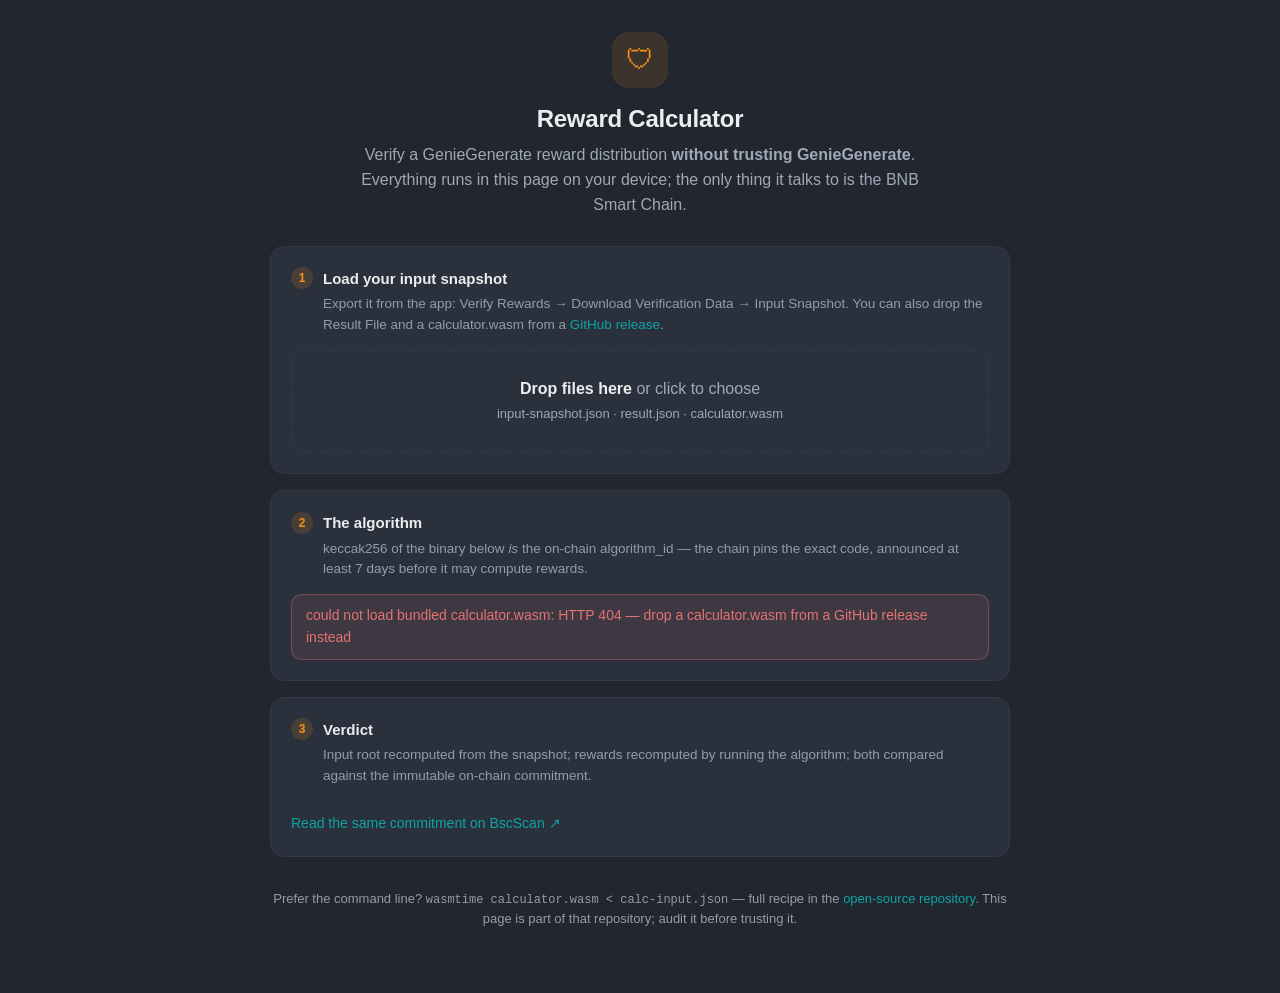
==== web/calculator/index.html @ 53059b48 "feat(web): in-browser verifier page for reward distributions web/calculator/: static, dependency-fre" ====
<!doctype html>
<html lang="en">
<head>
<meta charset="utf-8">
<meta name="viewport" content="width=device-width, initial-scale=1">
<title>GenieGenerate — Reward Calculator</title>
<meta name="description" content="Verify a GenieGenerate reward distribution on your own device: recompute the Merkle roots with the open-source algorithm and compare them with the on-chain commitment.">
<style>
  :root {
    --bg: #21262F; --card: #2A313C; --border: #343B46;
    --text: #EAEEEF; --text-2: #A0A8B6; --text-3: #949CAA;
    --orange: #F6921A; --teal: #0FA4A4; --green: #10B981; --red: #E57373;
    --amber: #D8B35D;
  }
  * { box-sizing: border-box; }
  body {
    margin: 0; background: var(--bg); color: var(--text);
    font: 16px/1.55 Inter, -apple-system, "Segoe UI", Roboto, "Helvetica Neue", sans-serif;
  }
  main { max-width: 780px; margin: 0 auto; padding: 32px 20px 64px; }
  header { text-align: center; margin-bottom: 28px; }
  header .mark {
    display: inline-flex; width: 56px; height: 56px; border-radius: 16px;
    background: rgba(246, 146, 26, .12); color: var(--orange);
    align-items: center; justify-content: center; font-size: 28px; margin-bottom: 12px;
  }
  h1 { font-size: 24px; margin: 0 0 6px; letter-spacing: -.01em; }
  header p { color: var(--text-2); margin: 0 auto; max-width: 560px; }
  section {
    background: var(--card); border: 1px solid var(--border); border-radius: 14px;
    padding: 20px; margin-bottom: 16px;
  }
  h2 { font-size: 15px; margin: 0 0 4px; display: flex; align-items: center; gap: 10px; }
  .step-no {
    flex: none; width: 22px; height: 22px; border-radius: 50%; font-size: 12px;
    background: rgba(246, 146, 26, .15); color: var(--orange);
    display: inline-flex; align-items: center; justify-content: center;
  }
  .sub { color: var(--text-3); font-size: 13.5px; margin: 0 0 14px 32px; }
  #dropzone {
    border: 1.5px dashed var(--border); border-radius: 12px; padding: 26px 16px;
    text-align: center; color: var(--text-2); cursor: pointer; transition: border-color .15s, background .15s;
  }
  #dropzone:hover, #dropzone.over { border-color: var(--orange); background: rgba(246, 146, 26, .05); }
  #dropzone strong { color: var(--text); }
  #file-picker { display: none; }
  .status {
    margin-top: 12px; padding: 10px 14px; border-radius: 10px; font-size: 14px;
    border: 1px solid transparent;
  }
  .status.ok   { background: rgba(16, 185, 129, .1);  border-color: rgba(16, 185, 129, .35); color: #7fd8b8; }
  .status.bad  { background: rgba(229, 115, 115, .1); border-color: rgba(229, 115, 115, .35); color: var(--red); }
  .status.warn { background: rgba(216, 179, 93, .1);  border-color: rgba(216, 179, 93, .35); color: var(--amber); }
  .status.busy { background: rgba(15, 164, 164, .1);  border-color: rgba(15, 164, 164, .35); color: var(--teal); }
  .hash-row { padding: 8px 0; border-bottom: 1px solid var(--border); }
  .hash-row:last-child { border-bottom: 0; }
  .hash-label { display: block; font-size: 12.5px; color: var(--text-3); margin-bottom: 2px; }
  .hash-row.ok .hash-label { color: var(--green); }
  .hash-row.bad .hash-label { color: var(--red); }
  code.hash {
    font: 13px/1.4 ui-monospace, "SF Mono", Menlo, Consolas, monospace;
    word-break: break-all; color: var(--text-2);
  }
  .note { color: var(--text-3); font-size: 13px; margin: 10px 0 0; }
  a { color: var(--teal); text-decoration: none; }
  a:hover { text-decoration: underline; }
  #explorer-link { display: inline-block; margin-top: 12px; font-size: 14px; }
  #members-section input {
    width: 100%; padding: 10px 12px; border-radius: 10px; margin-bottom: 12px;
    border: 1px solid var(--border); background: var(--bg); color: var(--text); font: inherit;
  }
  table { width: 100%; border-collapse: collapse; font-size: 13.5px; }
  th, td { text-align: left; padding: 7px 8px; border-bottom: 1px solid var(--border); }
  th { color: var(--text-3); font-weight: 500; font-size: 12.5px; }
  td.num, th.num { text-align: right; font-family: ui-monospace, "SF Mono", Menlo, Consolas, monospace; }
  #members-count { color: var(--text-3); font-size: 12.5px; margin-top: 8px; }
  footer { color: var(--text-3); font-size: 13px; text-align: center; margin-top: 32px; }
  footer code { font-size: 12px; }
</style>
</head>
<body>
<main>
  <header>
    <div class="mark">🛡</div>
    <h1>Reward Calculator</h1>
    <p>Verify a GenieGenerate reward distribution <strong>without trusting GenieGenerate</strong>.
       Everything runs in this page on your device; the only thing it talks to is the BNB Smart Chain.</p>
  </header>

  <section>
    <h2><span class="step-no">1</span> Load your input snapshot</h2>
    <p class="sub">Export it from the app: Verify Rewards → Download Verification Data → Input Snapshot.
       You can also drop the Result File and a calculator.wasm from a
       <a href="https://github.com/geniegenerate/reward-calculator/releases" rel="noopener">GitHub release</a>.</p>
    <div id="dropzone" role="button" tabindex="0" aria-label="Choose or drop verification files">
      <strong>Drop files here</strong> or click to choose<br>
      <span style="font-size:13px">input-snapshot.json · result.json · calculator.wasm</span>
    </div>
    <input id="file-picker" type="file" multiple accept=".json,.wasm,application/json,application/wasm">
    <div id="snapshot-status" class="status" hidden></div>
    <div id="result-status" class="status" hidden></div>
  </section>

  <section>
    <h2><span class="step-no">2</span> The algorithm</h2>
    <p class="sub">keccak256 of the binary below <em>is</em> the on-chain algorithm_id — the chain pins the exact
       code, announced at least 7 days before it may compute rewards.</p>
    <div id="wasm-info"></div>
    <div id="wasm-status" class="status" hidden></div>
  </section>

  <section>
    <h2><span class="step-no">3</span> Verdict</h2>
    <p class="sub">Input root recomputed from the snapshot; rewards recomputed by running the algorithm;
       both compared against the immutable on-chain commitment.</p>
    <div id="verdict" class="status" hidden></div>
    <div id="verify-detail" style="margin-top:12px"></div>
    <a id="explorer-link" hidden rel="noopener" target="_blank">Read the same commitment on BscScan ↗</a>
  </section>

  <section id="members-section" hidden>
    <h2><span class="step-no">✓</span> Recomputed rewards</h2>
    <p class="sub">Find your pseudonym (shown on the app's Verify Rewards page). Amounts in USDT.</p>
    <input id="members-filter" type="search" placeholder="Filter by pseudonym, e.g. P-00001" aria-label="Filter members">
    <table>
      <thead><tr><th>Pseudonym</th><th class="num">Loyalty</th><th class="num">Newcomer</th><th class="num">Credited</th></tr></thead>
      <tbody id="members-body"></tbody>
    </table>
    <div id="members-count"></div>
  </section>

  <footer>
    Prefer the command line? <code>wasmtime calculator.wasm &lt; calc-input.json</code> —
    full recipe in the <a href="https://github.com/geniegenerate/reward-calculator" rel="noopener">open-source repository</a>.
    This page is part of that repository; audit it before trusting it.
  </footer>
</main>
<script src="sha3.js"></script>
<script src="merkle.js"></script>
<script src="wasi.js"></script>
<script src="chain.js"></script>
<script src="app.js"></script>
</body>
</html>
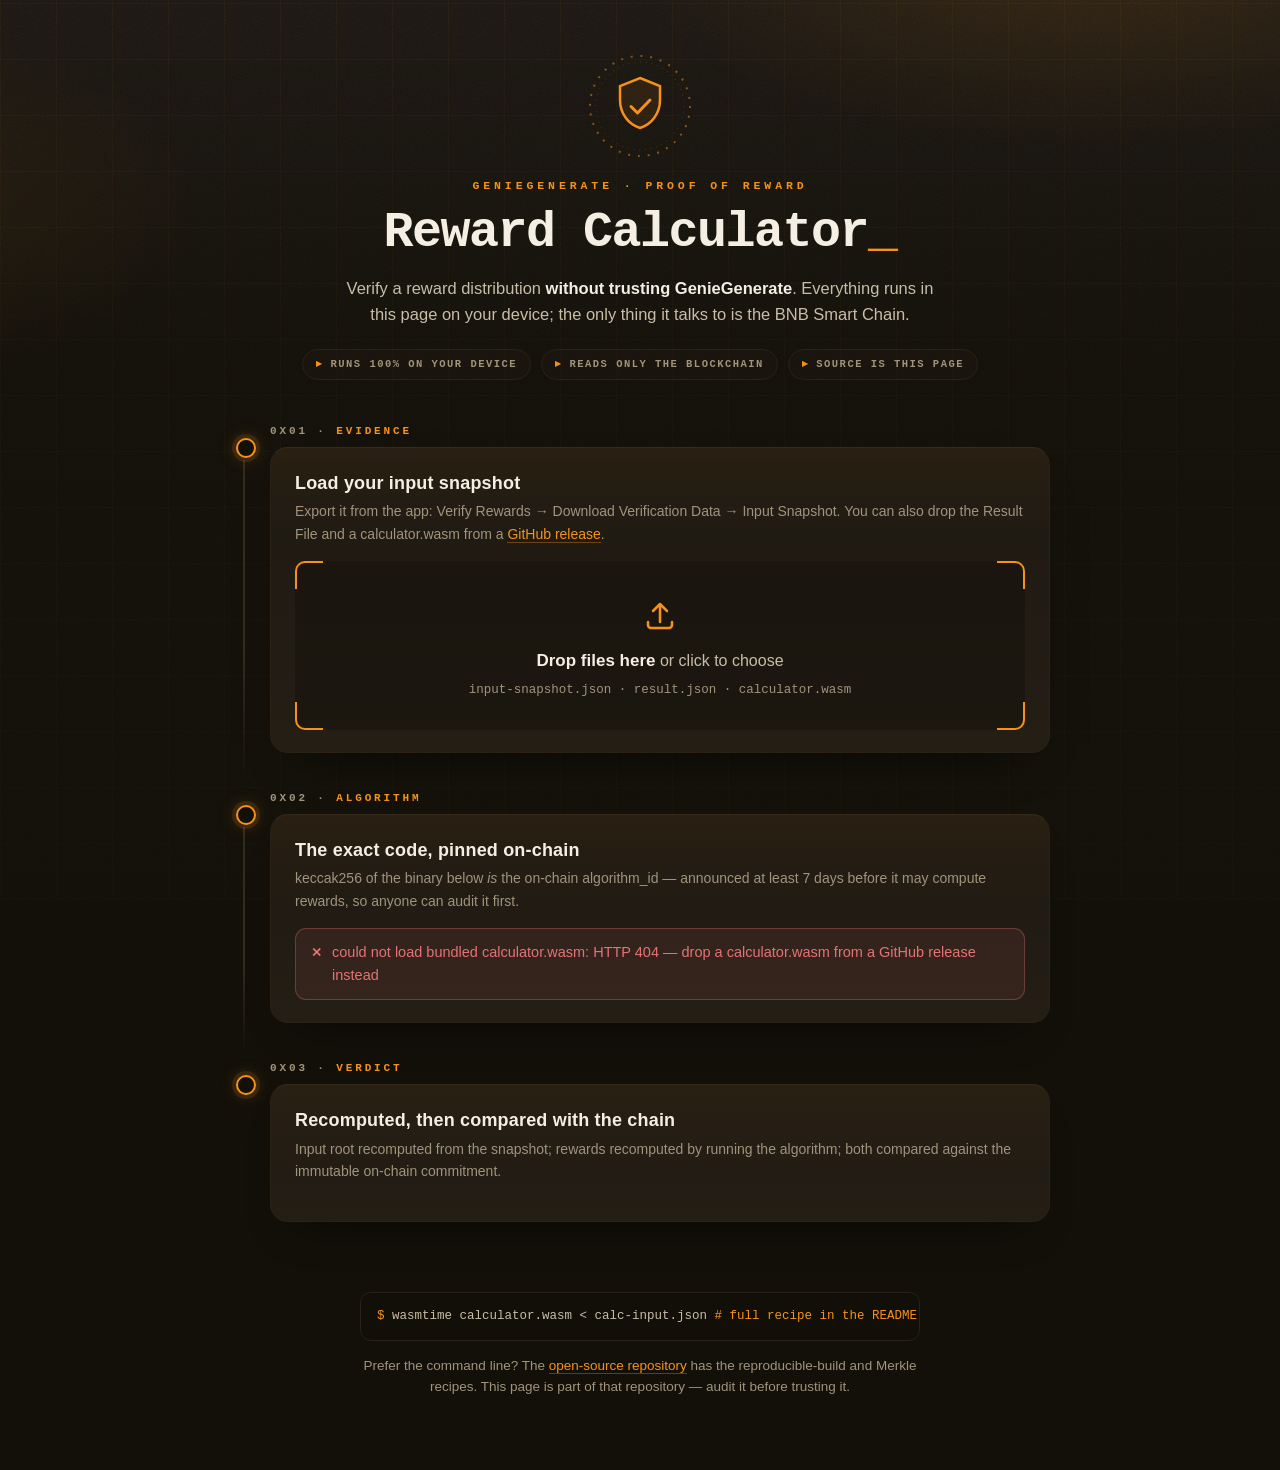
==== commit aec02836: "feat(web): member-mode redesign of the verifier page Warm-black 'cryptographic notary' theme in the " ====
--- a/web/calculator/index.html
+++ b/web/calculator/index.html
@@ -3,136 +3,390 @@
 <head>
 <meta charset="utf-8">
 <meta name="viewport" content="width=device-width, initial-scale=1">
+<meta name="theme-color" content="#131009">
 <title>GenieGenerate — Reward Calculator</title>
 <meta name="description" content="Verify a GenieGenerate reward distribution on your own device: recompute the Merkle roots with the open-source algorithm and compare them with the on-chain commitment.">
 <style>
+  /* ————————————————————————————————————————————————————————————————
+     GenieGenerate Reward Calculator — member-mode trust surface.
+     Everything on this page is local: no fonts, no CDNs, no trackers.
+     The design itself is part of the audit surface — view source.
+     ———————————————————————————————————————————————————————————————— */
   :root {
-    --bg: #21262F; --card: #2A313C; --border: #343B46;
-    --text: #EAEEEF; --text-2: #A0A8B6; --text-3: #949CAA;
-    --orange: #F6921A; --teal: #0FA4A4; --green: #10B981; --red: #E57373;
+    --orange: #F6921A;
+    --orange-deep: #C96F06;
+    --bg-0: #131009;
+    --bg-1: #1A1510;
+    --panel: #1E1912;
+    --panel-2: #241E15;
+    --edge: #352B1B;
+    --edge-soft: #2A2216;
+    --ink: #F4EEE3;
+    --ink-2: #C9BDA8;
+    --ink-3: #A2937B;
+    --green: #10B981;
+    --red: #E57373;
     --amber: #D8B35D;
+    --mono: ui-monospace, "SF Mono", "Cascadia Code", Menlo, Consolas, monospace;
+    --sans: "Avenir Next", Avenir, "Segoe UI", -apple-system, Roboto, "Helvetica Neue", sans-serif;
   }
   * { box-sizing: border-box; }
+  [hidden] { display: none !important; }
+  html { scroll-behavior: smooth; }
   body {
-    margin: 0; background: var(--bg); color: var(--text);
-    font: 16px/1.55 Inter, -apple-system, "Segoe UI", Roboto, "Helvetica Neue", sans-serif;
-  }
-  main { max-width: 780px; margin: 0 auto; padding: 32px 20px 64px; }
-  header { text-align: center; margin-bottom: 28px; }
-  header .mark {
-    display: inline-flex; width: 56px; height: 56px; border-radius: 16px;
-    background: rgba(246, 146, 26, .12); color: var(--orange);
-    align-items: center; justify-content: center; font-size: 28px; margin-bottom: 12px;
-  }
-  h1 { font-size: 24px; margin: 0 0 6px; letter-spacing: -.01em; }
-  header p { color: var(--text-2); margin: 0 auto; max-width: 560px; }
-  section {
-    background: var(--card); border: 1px solid var(--border); border-radius: 14px;
-    padding: 20px; margin-bottom: 16px;
-  }
-  h2 { font-size: 15px; margin: 0 0 4px; display: flex; align-items: center; gap: 10px; }
-  .step-no {
-    flex: none; width: 22px; height: 22px; border-radius: 50%; font-size: 12px;
-    background: rgba(246, 146, 26, .15); color: var(--orange);
-    display: inline-flex; align-items: center; justify-content: center;
-  }
-  .sub { color: var(--text-3); font-size: 13.5px; margin: 0 0 14px 32px; }
+    margin: 0;
+    color: var(--ink);
+    background: var(--bg-0);
+    font: 16px/1.6 var(--sans);
+    overflow-x: hidden;
+  }
+
+  /* —— atmosphere: ledger grid + orange aurora + grain ———————————— */
+  body::before {
+    content: "";
+    position: fixed; inset: 0; z-index: -2;
+    background:
+      radial-gradient(60vw 40vh at 85% -8%, rgba(246, 146, 26, .13), transparent 62%),
+      radial-gradient(48vw 34vh at -12% 22%, rgba(246, 146, 26, .07), transparent 60%),
+      linear-gradient(180deg, var(--bg-1), var(--bg-0) 42vh);
+  }
+  body::after {
+    content: "";
+    position: fixed; inset: 0; z-index: -1; pointer-events: none;
+    background-image:
+      repeating-linear-gradient(0deg, rgba(246, 146, 26, .045) 0 1px, transparent 1px 56px),
+      repeating-linear-gradient(90deg, rgba(246, 146, 26, .045) 0 1px, transparent 1px 56px),
+      url("data:image/svg+xml,%3Csvg xmlns='http://www.w3.org/2000/svg' width='140' height='140'%3E%3Cfilter id='n'%3E%3CfeTurbulence type='fractalNoise' baseFrequency='0.9' numOctaves='2'/%3E%3CfeColorMatrix values='0 0 0 0 1 0 0 0 0 1 0 0 0 0 1 0 0 0 0.05 0'/%3E%3C/filter%3E%3Crect width='140' height='140' filter='url(%23n)'/%3E%3C/svg%3E");
+    mask-image: linear-gradient(180deg, #000 0, rgba(0,0,0,.55) 38vh, rgba(0,0,0,.35));
+  }
+
+  main { max-width: 860px; margin: 0 auto; padding: 52px 20px 72px; }
+
+  /* —— header: the notary seal ————————————————————————————————————— */
+  header { text-align: center; margin-bottom: 46px; }
+  .seal { width: 108px; height: 108px; margin: 0 auto 20px; position: relative; }
+  .seal svg { display: block; width: 100%; height: 100%; }
+  .seal .ring { transform-origin: 50% 50%; animation: ring-turn 80s linear infinite; }
+  @keyframes ring-turn { to { transform: rotate(360deg); } }
+  .kicker {
+    font: 600 11.5px/1 var(--mono);
+    letter-spacing: .34em; text-transform: uppercase;
+    color: var(--orange); margin: 0 0 14px;
+  }
+  h1 {
+    font: 700 clamp(34px, 6.4vw, 50px)/1.06 var(--mono);
+    letter-spacing: -.03em; margin: 0 0 16px;
+  }
+  h1 .tick { color: var(--orange); }
+  .lede { color: var(--ink-2); max-width: 600px; margin: 0 auto 22px; font-size: 16.5px; }
+  .lede strong { color: var(--ink); }
+  .assurances { display: flex; gap: 10px; justify-content: center; flex-wrap: wrap; }
+  .assurances span {
+    font: 600 10.5px/1 var(--mono); letter-spacing: .14em;
+    color: var(--ink-3); border: 1px solid var(--edge-soft);
+    padding: 9px 13px; border-radius: 999px;
+    background: rgba(30, 25, 18, .5);
+  }
+  .assurances b { color: var(--orange); font-weight: 600; margin-right: 7px; }
+
+  /* —— the chain of steps ——————————————————————————————————————————— */
+  .chain { list-style: none; margin: 0; padding: 0; position: relative; }
+  .chain > li { position: relative; padding: 0 0 26px 40px; }
+  /* chain rail */
+  .chain > li::before {
+    content: ""; position: absolute; left: 13px; top: 34px; bottom: -6px; width: 2px;
+    background: linear-gradient(180deg, var(--edge) 0 60%, transparent);
+  }
+  .chain > li:last-child::before { display: none; }
+  /* chain node */
+  .chain > li::after {
+    content: ""; position: absolute; left: 6px; top: 12px;
+    width: 16px; height: 16px; border-radius: 50%;
+    border: 2px solid var(--orange);
+    background: var(--bg-0);
+    box-shadow: 0 0 0 4px rgba(246, 146, 26, .12), 0 0 18px rgba(246, 146, 26, .25);
+  }
+  .step-tag {
+    font: 600 11px/1 var(--mono); letter-spacing: .26em;
+    color: var(--orange); text-transform: uppercase;
+    display: block; margin: 14px 0 10px;
+  }
+  .step-tag .addr { color: var(--ink-3); }
+
+  .panel {
+    background:
+      linear-gradient(180deg, rgba(246, 146, 26, .05), transparent 90px),
+      linear-gradient(180deg, var(--panel), var(--panel-2));
+    border: 1px solid var(--edge-soft);
+    border-top-color: var(--edge);
+    border-radius: 18px;
+    padding: 24px 24px 22px;
+    box-shadow: 0 24px 48px -32px rgba(0, 0, 0, .8);
+  }
+  .panel h2 { font: 700 18px/1.3 var(--sans); margin: 0 0 5px; letter-spacing: .01em; }
+  .sub { color: var(--ink-3); font-size: 14px; margin: 0 0 16px; }
+  .sub a, .note a, footer a { color: var(--orange); text-decoration: none; border-bottom: 1px solid rgba(246, 146, 26, .35); }
+  .sub a:hover, .note a:hover, footer a:hover { border-bottom-color: var(--orange); }
+
+  /* —— dropzone: scanner brackets, like the app's QR frame ————————— */
   #dropzone {
-    border: 1.5px dashed var(--border); border-radius: 12px; padding: 26px 16px;
-    text-align: center; color: var(--text-2); cursor: pointer; transition: border-color .15s, background .15s;
-  }
-  #dropzone:hover, #dropzone.over { border-color: var(--orange); background: rgba(246, 146, 26, .05); }
-  #dropzone strong { color: var(--text); }
+    position: relative; cursor: pointer; text-align: center;
+    padding: 34px 18px 30px; border-radius: 12px;
+    color: var(--ink-2);
+    background: rgba(19, 16, 9, .45);
+    transition: background .18s ease, transform .18s ease;
+    outline: none;
+  }
+  #dropzone::before, #dropzone::after,
+  #dropzone .corners::before, #dropzone .corners::after {
+    content: ""; position: absolute; width: 26px; height: 26px;
+    border: 2.5px solid var(--orange); transition: all .18s ease;
+  }
+  #dropzone::before        { top: 0;    left: 0;   border-right: 0; border-bottom: 0; border-top-left-radius: 10px; }
+  #dropzone::after         { top: 0;    right: 0;  border-left: 0;  border-bottom: 0; border-top-right-radius: 10px; }
+  #dropzone .corners::before { bottom: 0; left: 0;  border-right: 0; border-top: 0;   border-bottom-left-radius: 10px; }
+  #dropzone .corners::after  { bottom: 0; right: 0; border-left: 0;  border-top: 0;   border-bottom-right-radius: 10px; }
+  #dropzone:hover, #dropzone.over, #dropzone:focus-visible {
+    background: rgba(246, 146, 26, .07);
+  }
+  #dropzone.over { transform: scale(1.008); }
+  #dropzone:focus-visible { box-shadow: 0 0 0 2px var(--bg-0), 0 0 0 4px var(--orange); }
+  #dropzone .glyph {
+    width: 40px; height: 40px; margin: 0 auto 12px; display: block;
+    color: var(--orange);
+  }
+  #dropzone strong { color: var(--ink); font-size: 17px; }
+  #dropzone .hint {
+    display: block; margin-top: 7px;
+    font: 12.5px/1.5 var(--mono); color: var(--ink-3);
+  }
   #file-picker { display: none; }
+
+  /* —— status chips ————————————————————————————————————————————————— */
   .status {
-    margin-top: 12px; padding: 10px 14px; border-radius: 10px; font-size: 14px;
-    border: 1px solid transparent;
-  }
-  .status.ok   { background: rgba(16, 185, 129, .1);  border-color: rgba(16, 185, 129, .35); color: #7fd8b8; }
-  .status.bad  { background: rgba(229, 115, 115, .1); border-color: rgba(229, 115, 115, .35); color: var(--red); }
-  .status.warn { background: rgba(216, 179, 93, .1);  border-color: rgba(216, 179, 93, .35); color: var(--amber); }
-  .status.busy { background: rgba(15, 164, 164, .1);  border-color: rgba(15, 164, 164, .35); color: var(--teal); }
-  .hash-row { padding: 8px 0; border-bottom: 1px solid var(--border); }
-  .hash-row:last-child { border-bottom: 0; }
-  .hash-label { display: block; font-size: 12.5px; color: var(--text-3); margin-bottom: 2px; }
-  .hash-row.ok .hash-label { color: var(--green); }
+    margin-top: 14px; padding: 12px 15px; border-radius: 11px;
+    font-size: 14.5px; border: 1px solid transparent;
+    display: flex; gap: 10px; align-items: baseline;
+  }
+  .status::before { font: 700 13px/1.4 var(--mono); flex: none; }
+  .status.ok   { background: rgba(16, 185, 129, .09);  border-color: rgba(16, 185, 129, .32);  color: #86dcba; }
+  .status.ok::before   { content: "✓"; color: var(--green); }
+  .status.bad  { background: rgba(229, 115, 115, .09); border-color: rgba(229, 115, 115, .32); color: var(--red); }
+  .status.bad::before  { content: "✕"; }
+  .status.warn { background: rgba(216, 179, 93, .09);  border-color: rgba(216, 179, 93, .32);  color: var(--amber); }
+  .status.warn::before { content: "!"; }
+  .status.busy {
+    background: rgba(246, 146, 26, .07); border-color: rgba(246, 146, 26, .3);
+    color: var(--orange); position: relative; overflow: hidden;
+  }
+  .status.busy::before { content: "◌"; animation: spin 1s linear infinite; display: inline-block; transform-origin: 50% 55%; }
+  @keyframes spin { to { transform: rotate(360deg); } }
+  .status.busy::after {
+    content: ""; position: absolute; left: 0; bottom: 0; height: 2px; width: 38%;
+    background: linear-gradient(90deg, transparent, var(--orange), transparent);
+    animation: scan 1.4s ease-in-out infinite;
+  }
+  @keyframes scan { 0% { left: -40%; } 100% { left: 100%; } }
+
+  /* —— the verdict: a notary stamp ————————————————————————————————— */
+  #verdict { font-weight: 600; }
+  #verdict.ok {
+    display: block; text-align: center;
+    margin: 18px auto 6px; padding: 22px 20px 20px;
+    font: 700 15.5px/1.55 var(--mono); letter-spacing: .02em;
+    color: #8ee2c0;
+    border: 2px solid rgba(16, 185, 129, .55); border-radius: 14px;
+    box-shadow: inset 0 0 0 5px var(--panel), inset 0 0 0 6.5px rgba(16, 185, 129, .35),
+                0 0 44px -8px rgba(16, 185, 129, .25);
+    transform: rotate(-1.2deg);
+    animation: stamp .38s cubic-bezier(.2, 1.6, .4, 1) both;
+  }
+  #verdict.ok::before { display: block; font-size: 26px; margin: 0 auto 6px; }
+  @keyframes stamp {
+    0% { transform: rotate(-6deg) scale(1.6); opacity: 0; }
+    100% { transform: rotate(-1.2deg) scale(1); opacity: 1; }
+  }
+
+  /* —— evidence ledger (hash rows) —————————————————————————————————— */
+  #verify-detail { margin-top: 16px; }
+  .hash-row {
+    padding: 10px 0 10px 14px; border-bottom: 1px solid var(--edge-soft);
+    border-left: 2px solid var(--edge);
+  }
+  .hash-row:first-child { border-top: 1px solid var(--edge-soft); }
+  .hash-row.ok  { border-left-color: var(--green); }
+  .hash-row.bad { border-left-color: var(--red); }
+  .hash-label {
+    display: block; margin-bottom: 3px;
+    font: 600 10.5px/1.6 var(--mono); letter-spacing: .18em; text-transform: uppercase;
+    color: var(--ink-3);
+  }
+  .hash-row.ok .hash-label  { color: var(--green); }
   .hash-row.bad .hash-label { color: var(--red); }
-  code.hash {
-    font: 13px/1.4 ui-monospace, "SF Mono", Menlo, Consolas, monospace;
-    word-break: break-all; color: var(--text-2);
-  }
-  .note { color: var(--text-3); font-size: 13px; margin: 10px 0 0; }
-  a { color: var(--teal); text-decoration: none; }
-  a:hover { text-decoration: underline; }
-  #explorer-link { display: inline-block; margin-top: 12px; font-size: 14px; }
-  #members-section input {
-    width: 100%; padding: 10px 12px; border-radius: 10px; margin-bottom: 12px;
-    border: 1px solid var(--border); background: var(--bg); color: var(--text); font: inherit;
-  }
+  code.hash { font: 13px/1.5 var(--mono); word-break: break-all; color: var(--ink-2); }
+  .note { color: var(--ink-3); font-size: 13.5px; margin: 12px 0 0; }
+
+  #explorer-link {
+    display: inline-block; margin-top: 18px;
+    font: 600 13px/1 var(--mono); letter-spacing: .04em;
+    color: var(--orange); text-decoration: none;
+    border: 1px solid rgba(246, 146, 26, .4); border-radius: 10px;
+    padding: 13px 16px; min-height: 44px;
+    transition: background .15s ease, border-color .15s ease;
+  }
+  #explorer-link:hover { background: rgba(246, 146, 26, .09); border-color: var(--orange); }
+  #explorer-link:focus-visible { outline: none; box-shadow: 0 0 0 2px var(--bg-0), 0 0 0 4px var(--orange); }
+
+  /* —— recomputed rewards table ————————————————————————————————————— */
+  #members-section { margin: 0 0 26px 40px; }
+  #members-filter {
+    width: 100%; padding: 13px 15px; min-height: 44px;
+    border-radius: 11px; margin-bottom: 14px;
+    border: 1px solid var(--edge); background: rgba(19, 16, 9, .55);
+    color: var(--ink); font: 14px var(--mono);
+    transition: border-color .15s ease;
+  }
+  #members-filter::placeholder { color: var(--ink-3); }
+  #members-filter:focus { outline: none; border-color: var(--orange); box-shadow: 0 0 0 3px rgba(246, 146, 26, .18); }
+  .table-scroll { overflow-x: auto; }
   table { width: 100%; border-collapse: collapse; font-size: 13.5px; }
-  th, td { text-align: left; padding: 7px 8px; border-bottom: 1px solid var(--border); }
-  th { color: var(--text-3); font-weight: 500; font-size: 12.5px; }
-  td.num, th.num { text-align: right; font-family: ui-monospace, "SF Mono", Menlo, Consolas, monospace; }
-  #members-count { color: var(--text-3); font-size: 12.5px; margin-top: 8px; }
-  footer { color: var(--text-3); font-size: 13px; text-align: center; margin-top: 32px; }
-  footer code { font-size: 12px; }
+  th, td { text-align: left; padding: 9px 10px; border-bottom: 1px solid var(--edge-soft); white-space: nowrap; }
+  th {
+    color: var(--ink-3); font: 600 10.5px/1.6 var(--mono);
+    letter-spacing: .18em; text-transform: uppercase;
+  }
+  tbody tr { transition: background .12s ease; }
+  tbody tr:hover { background: rgba(246, 146, 26, .05); }
+  td:first-child { font: 600 13px var(--mono); color: var(--orange); }
+  td.num, th.num { text-align: right; font-family: var(--mono); }
+  td.num:last-child { color: var(--ink); font-weight: 600; }
+  #members-count { color: var(--ink-3); font: 12px var(--mono); margin-top: 10px; }
+
+  /* —— footer: the CLI escape hatch ————————————————————————————————— */
+  footer { margin-top: 44px; color: var(--ink-3); font-size: 13.5px; text-align: center; }
+  footer .term {
+    display: block; max-width: 560px; margin: 0 auto 14px;
+    text-align: left; font: 12.5px/1.7 var(--mono);
+    background: rgba(19, 16, 9, .7); border: 1px solid var(--edge-soft);
+    border-radius: 11px; padding: 13px 16px; color: var(--ink-2);
+    overflow-x: auto; white-space: nowrap;
+  }
+  footer .term .ps1 { color: var(--orange); user-select: none; }
+  footer .fine { max-width: 560px; margin: 0 auto; }
+
+  /* —— load choreography ————————————————————————————————————————————— */
+  header, .chain > li, footer {
+    animation: rise .55s cubic-bezier(.2, .7, .2, 1) both;
+    animation-delay: calc(var(--i, 0) * 90ms);
+  }
+  @keyframes rise { from { opacity: 0; transform: translateY(14px); } }
+
+  @media (prefers-reduced-motion: reduce) {
+    *, *::before, *::after { animation: none !important; transition: none !important; }
+  }
+  @media (max-width: 560px) {
+    main { padding-top: 36px; }
+    .chain > li { padding-left: 30px; }
+    .chain > li::after { left: 2px; }
+    .chain > li::before { left: 9px; }
+    #members-section { margin-left: 30px; }
+    .panel { padding: 18px 16px 16px; }
+  }
 </style>
 </head>
 <body>
 <main>
-  <header>
-    <div class="mark">🛡</div>
-    <h1>Reward Calculator</h1>
-    <p>Verify a GenieGenerate reward distribution <strong>without trusting GenieGenerate</strong>.
+  <header style="--i:0">
+    <div class="seal" aria-hidden="true">
+      <svg viewBox="0 0 108 108" fill="none">
+        <!-- tick ring: 32 keccak-style notches, slowly rotating -->
+        <g class="ring" stroke="#F6921A" stroke-width="2" opacity=".55">
+          <circle cx="54" cy="54" r="50" stroke-dasharray="2 7.82" stroke-opacity=".9"/>
+          <circle cx="54" cy="54" r="44" stroke-width="1" stroke-dasharray="1 4.75" stroke-opacity=".45"/>
+        </g>
+        <!-- shield -->
+        <path d="M54 26l20 8v14c0 13.6-8.5 24.4-20 28-11.5-3.6-20-14.4-20-28V34l20-8z"
+              stroke="#F6921A" stroke-width="2.5" fill="rgba(246,146,26,.09)"/>
+        <path d="M45 54.5l6.5 6.5L64 48" stroke="#F6921A" stroke-width="3" stroke-linecap="round" stroke-linejoin="round"/>
+      </svg>
+    </div>
+    <p class="kicker">GenieGenerate · Proof of Reward</p>
+    <h1>Reward Calculator<span class="tick">_</span></h1>
+    <p class="lede">Verify a reward distribution <strong>without trusting GenieGenerate</strong>.
        Everything runs in this page on your device; the only thing it talks to is the BNB Smart Chain.</p>
+    <div class="assurances" role="list">
+      <span role="listitem"><b>▸</b>RUNS 100% ON YOUR DEVICE</span>
+      <span role="listitem"><b>▸</b>READS ONLY THE BLOCKCHAIN</span>
+      <span role="listitem"><b>▸</b>SOURCE IS THIS PAGE</span>
+    </div>
   </header>
 
-  <section>
-    <h2><span class="step-no">1</span> Load your input snapshot</h2>
-    <p class="sub">Export it from the app: Verify Rewards → Download Verification Data → Input Snapshot.
-       You can also drop the Result File and a calculator.wasm from a
-       <a href="https://github.com/geniegenerate/reward-calculator/releases" rel="noopener">GitHub release</a>.</p>
-    <div id="dropzone" role="button" tabindex="0" aria-label="Choose or drop verification files">
-      <strong>Drop files here</strong> or click to choose<br>
-      <span style="font-size:13px">input-snapshot.json · result.json · calculator.wasm</span>
-    </div>
-    <input id="file-picker" type="file" multiple accept=".json,.wasm,application/json,application/wasm">
-    <div id="snapshot-status" class="status" hidden></div>
-    <div id="result-status" class="status" hidden></div>
-  </section>
-
-  <section>
-    <h2><span class="step-no">2</span> The algorithm</h2>
-    <p class="sub">keccak256 of the binary below <em>is</em> the on-chain algorithm_id — the chain pins the exact
-       code, announced at least 7 days before it may compute rewards.</p>
-    <div id="wasm-info"></div>
-    <div id="wasm-status" class="status" hidden></div>
-  </section>
-
-  <section>
-    <h2><span class="step-no">3</span> Verdict</h2>
-    <p class="sub">Input root recomputed from the snapshot; rewards recomputed by running the algorithm;
-       both compared against the immutable on-chain commitment.</p>
-    <div id="verdict" class="status" hidden></div>
-    <div id="verify-detail" style="margin-top:12px"></div>
-    <a id="explorer-link" hidden rel="noopener" target="_blank">Read the same commitment on BscScan ↗</a>
-  </section>
-
-  <section id="members-section" hidden>
-    <h2><span class="step-no">✓</span> Recomputed rewards</h2>
+  <ol class="chain">
+    <li style="--i:1">
+      <span class="step-tag"><span class="addr">0x01 ·</span> Evidence</span>
+      <section class="panel">
+        <h2>Load your input snapshot</h2>
+        <p class="sub">Export it from the app: Verify Rewards → Download Verification Data → Input Snapshot.
+           You can also drop the Result File and a calculator.wasm from a
+           <a href="https://github.com/geniegenerate/reward-calculator/releases" rel="noopener">GitHub release</a>.</p>
+        <div id="dropzone" role="button" tabindex="0" aria-label="Choose or drop verification files">
+          <span class="corners" aria-hidden="true"></span>
+          <svg class="glyph" viewBox="0 0 40 40" fill="none" aria-hidden="true">
+            <path d="M20 27V9m0 0l-7 7m7-7l7 7" stroke="currentColor" stroke-width="2.5" stroke-linecap="round" stroke-linejoin="round"/>
+            <path d="M8 27v3a3 3 0 003 3h18a3 3 0 003-3v-3" stroke="currentColor" stroke-width="2.5" stroke-linecap="round"/>
+          </svg>
+          <strong>Drop files here</strong> or click to choose
+          <span class="hint">input-snapshot.json · result.json · calculator.wasm</span>
+        </div>
+        <input id="file-picker" type="file" multiple accept=".json,.wasm,application/json,application/wasm">
+        <div id="snapshot-status" class="status" hidden></div>
+        <div id="result-status" class="status" hidden></div>
+      </section>
+    </li>
+
+    <li style="--i:2">
+      <span class="step-tag"><span class="addr">0x02 ·</span> Algorithm</span>
+      <section class="panel">
+        <h2>The exact code, pinned on-chain</h2>
+        <p class="sub">keccak256 of the binary below <em>is</em> the on-chain algorithm_id — announced at least
+           7 days before it may compute rewards, so anyone can audit it first.</p>
+        <div id="wasm-info"></div>
+        <div id="wasm-status" class="status" hidden></div>
+      </section>
+    </li>
+
+    <li style="--i:3">
+      <span class="step-tag"><span class="addr">0x03 ·</span> Verdict</span>
+      <section class="panel">
+        <h2>Recomputed, then compared with the chain</h2>
+        <p class="sub">Input root recomputed from the snapshot; rewards recomputed by running the algorithm;
+           both compared against the immutable on-chain commitment.</p>
+        <div id="verdict" class="status" hidden></div>
+        <div id="verify-detail"></div>
+        <a id="explorer-link" hidden rel="noopener" target="_blank">READ THE SAME COMMITMENT ON BSCSCAN ↗</a>
+      </section>
+    </li>
+  </ol>
+
+  <section id="members-section" class="panel" hidden>
+    <h2>Recomputed rewards</h2>
     <p class="sub">Find your pseudonym (shown on the app's Verify Rewards page). Amounts in USDT.</p>
     <input id="members-filter" type="search" placeholder="Filter by pseudonym, e.g. P-00001" aria-label="Filter members">
-    <table>
-      <thead><tr><th>Pseudonym</th><th class="num">Loyalty</th><th class="num">Newcomer</th><th class="num">Credited</th></tr></thead>
-      <tbody id="members-body"></tbody>
-    </table>
+    <div class="table-scroll">
+      <table>
+        <thead><tr><th>Pseudonym</th><th class="num">Loyalty</th><th class="num">Newcomer</th><th class="num">Credited</th></tr></thead>
+        <tbody id="members-body"></tbody>
+      </table>
+    </div>
     <div id="members-count"></div>
   </section>
 
-  <footer>
-    Prefer the command line? <code>wasmtime calculator.wasm &lt; calc-input.json</code> —
-    full recipe in the <a href="https://github.com/geniegenerate/reward-calculator" rel="noopener">open-source repository</a>.
-    This page is part of that repository; audit it before trusting it.
+  <footer style="--i:4">
+    <span class="term"><span class="ps1">$</span> wasmtime calculator.wasm &lt; calc-input.json <span class="ps1"># full recipe in the README</span></span>
+    <p class="fine">Prefer the command line? The
+       <a href="https://github.com/geniegenerate/reward-calculator" rel="noopener">open-source repository</a>
+       has the reproducible-build and Merkle recipes. This page is part of that repository —
+       audit it before trusting it.</p>
   </footer>
 </main>
 <script src="sha3.js"></script>
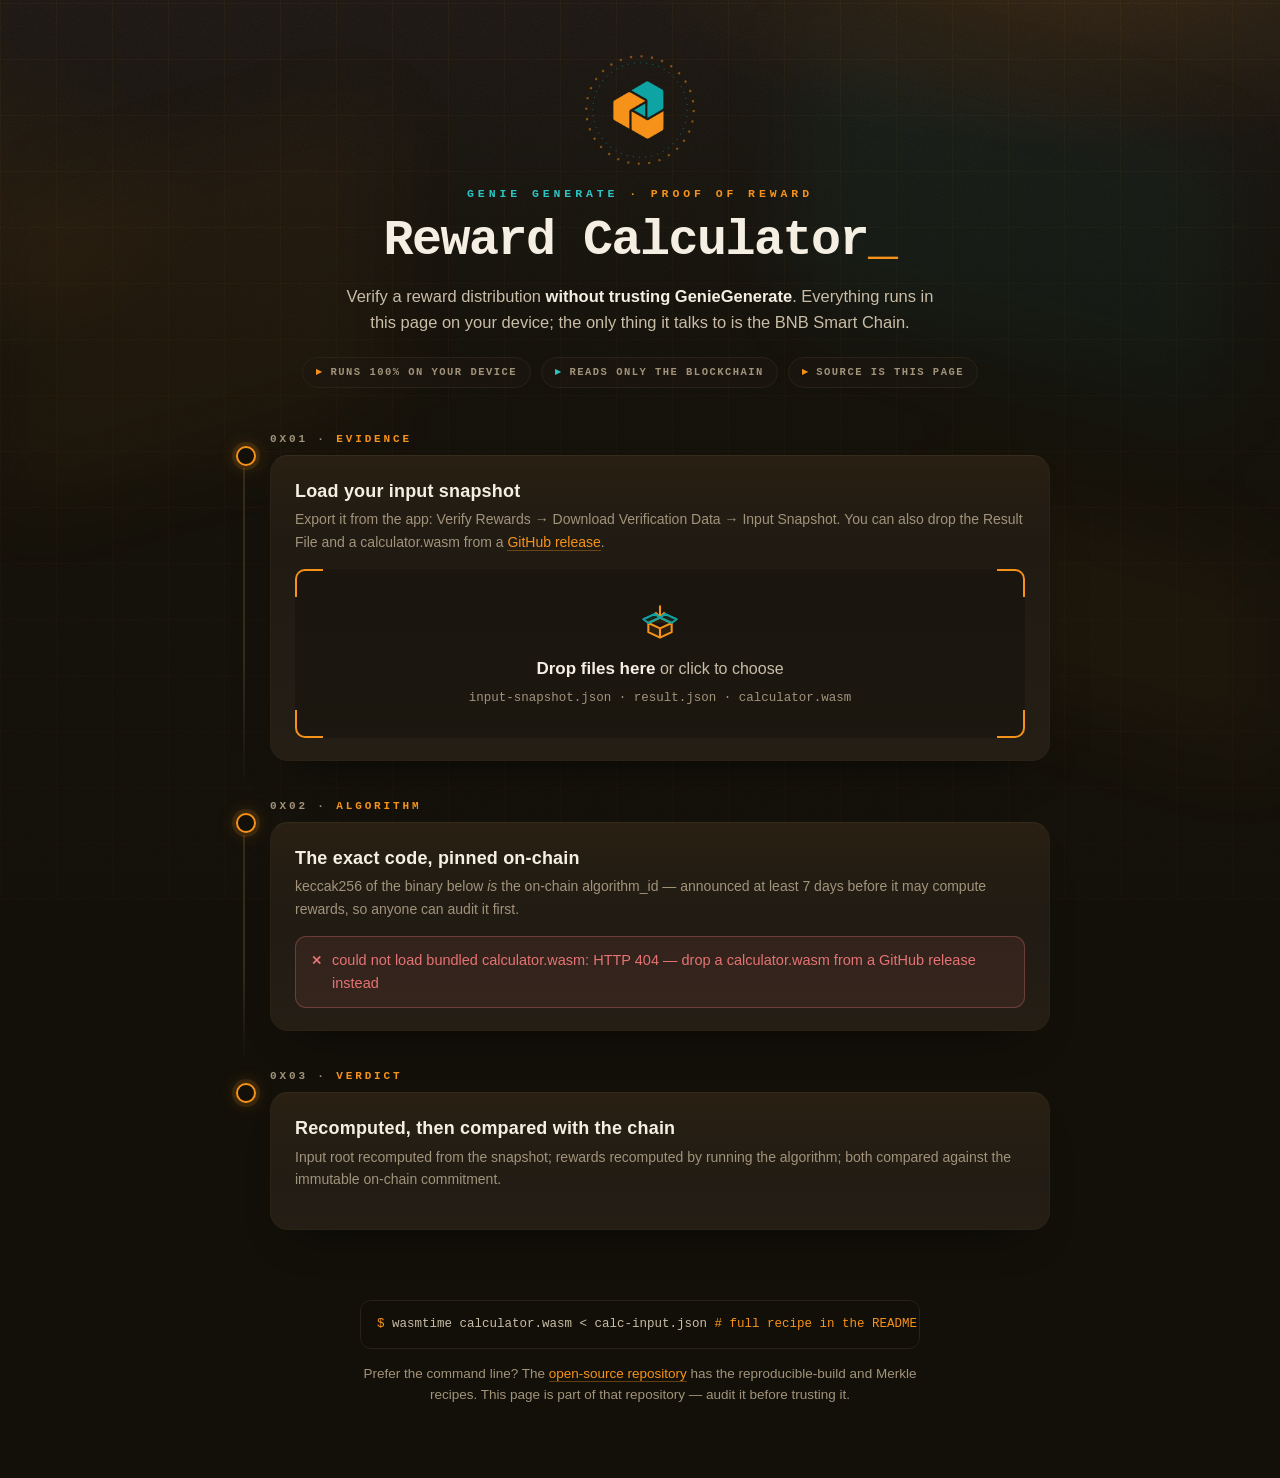
==== commit b91f8bc6: "feat(web): brand the verifier with the GenieGenerate mark and dual-mode palette The real logo (trans" ====
--- a/web/calculator/index.html
+++ b/web/calculator/index.html
@@ -6,6 +6,7 @@
 <meta name="theme-color" content="#131009">
 <title>GenieGenerate — Reward Calculator</title>
 <meta name="description" content="Verify a GenieGenerate reward distribution on your own device: recompute the Merkle roots with the open-source algorithm and compare them with the on-chain commitment.">
+<link rel="icon" type="image/png" href="[data-uri]">
 <style>
   /* ————————————————————————————————————————————————————————————————
      GenieGenerate Reward Calculator — member-mode trust surface.
@@ -15,6 +16,8 @@
   :root {
     --orange: #F6921A;
     --orange-deep: #C96F06;
+    --teal: #0FA4A4;      /* shop-mode brand teal: everything read FROM THE CHAIN */
+    --teal-bright: #2CC5C5;
     --bg-0: #131009;
     --bg-1: #1A1510;
     --panel: #1E1912;
@@ -62,17 +65,26 @@
 
   main { max-width: 860px; margin: 0 auto; padding: 52px 20px 72px; }
 
-  /* —— header: the notary seal ————————————————————————————————————— */
+  /* —— brand facets drifting behind the header ————————————————————— */
+  .bg-facets { position: fixed; inset: 0; z-index: -1; pointer-events: none; }
+  .bg-facets svg {
+    width: 100%; height: min(90vh, 900px); display: block;
+    filter: blur(42px); transform: translateZ(0);
+  }
+
+  /* —— header: the notary seal, wearing the real mark ———————————————— */
   header { text-align: center; margin-bottom: 46px; }
-  .seal { width: 108px; height: 108px; margin: 0 auto 20px; position: relative; }
+  .seal { width: 116px; height: 116px; margin: 0 auto 20px; position: relative; }
   .seal svg { display: block; width: 100%; height: 100%; }
   .seal .ring { transform-origin: 50% 50%; animation: ring-turn 80s linear infinite; }
+  .seal .ring.counter { animation-direction: reverse; animation-duration: 120s; }
   @keyframes ring-turn { to { transform: rotate(360deg); } }
   .kicker {
     font: 600 11.5px/1 var(--mono);
     letter-spacing: .34em; text-transform: uppercase;
     color: var(--orange); margin: 0 0 14px;
   }
+  .kicker .wordmark { color: var(--teal-bright); }
   h1 {
     font: 700 clamp(34px, 6.4vw, 50px)/1.06 var(--mono);
     letter-spacing: -.03em; margin: 0 0 16px;
@@ -88,6 +100,7 @@
     background: rgba(30, 25, 18, .5);
   }
   .assurances b { color: var(--orange); font-weight: 600; margin-right: 7px; }
+  .assurances span.chain-chip b { color: var(--teal-bright); }
 
   /* —— the chain of steps ——————————————————————————————————————————— */
   .chain { list-style: none; margin: 0; padding: 0; position: relative; }
@@ -207,13 +220,18 @@
     100% { transform: rotate(-1.2deg) scale(1); opacity: 1; }
   }
 
-  /* —— evidence ledger (hash rows) —————————————————————————————————— */
+  /* —— evidence ledger (hash rows) ——————————————————————————————————
+     Rail semantics reuse the app's dual-mode palette: ORANGE = computed
+     here on your device (member mode); TEAL = read from the BNB Smart
+     Chain (shop/counterparty mode). Green/red = the comparison verdict. */
   #verify-detail { margin-top: 16px; }
   .hash-row {
     padding: 10px 0 10px 14px; border-bottom: 1px solid var(--edge-soft);
-    border-left: 2px solid var(--edge);
+    border-left: 2px solid rgba(246, 146, 26, .55);
   }
   .hash-row:first-child { border-top: 1px solid var(--edge-soft); }
+  .hash-row.chain { border-left-color: rgba(15, 164, 164, .65); }
+  .hash-row.chain .hash-label { color: var(--teal-bright); }
   .hash-row.ok  { border-left-color: var(--green); }
   .hash-row.bad { border-left-color: var(--red); }
   .hash-label {
@@ -226,16 +244,28 @@
   code.hash { font: 13px/1.5 var(--mono); word-break: break-all; color: var(--ink-2); }
   .note { color: var(--ink-3); font-size: 13.5px; margin: 12px 0 0; }
 
+  #rail-legend {
+    display: flex; gap: 18px; flex-wrap: wrap; margin-top: 14px;
+    font: 600 10.5px/1 var(--mono); letter-spacing: .14em; color: var(--ink-3);
+    text-transform: uppercase;
+  }
+  #rail-legend i {
+    display: inline-block; width: 10px; height: 10px; border-radius: 2px;
+    margin-right: 7px; vertical-align: -1px; font-style: normal;
+  }
+  #rail-legend .you i   { background: var(--orange); }
+  #rail-legend .chain i { background: var(--teal); }
+
   #explorer-link {
-    display: inline-block; margin-top: 18px;
+    display: inline-block; margin-top: 16px;
     font: 600 13px/1 var(--mono); letter-spacing: .04em;
-    color: var(--orange); text-decoration: none;
-    border: 1px solid rgba(246, 146, 26, .4); border-radius: 10px;
+    color: var(--teal-bright); text-decoration: none;
+    border: 1px solid rgba(15, 164, 164, .45); border-radius: 10px;
     padding: 13px 16px; min-height: 44px;
     transition: background .15s ease, border-color .15s ease;
   }
-  #explorer-link:hover { background: rgba(246, 146, 26, .09); border-color: var(--orange); }
-  #explorer-link:focus-visible { outline: none; box-shadow: 0 0 0 2px var(--bg-0), 0 0 0 4px var(--orange); }
+  #explorer-link:hover { background: rgba(15, 164, 164, .1); border-color: var(--teal); }
+  #explorer-link:focus-visible { outline: none; box-shadow: 0 0 0 2px var(--bg-0), 0 0 0 4px var(--teal); }
 
   /* —— recomputed rewards table ————————————————————————————————————— */
   #members-section { margin: 0 0 26px 40px; }
@@ -296,27 +326,35 @@
 </head>
 <body>
 <main>
+  <div class="bg-facets" aria-hidden="true">
+    <!-- oversized logo facets, barely-there: the cube deconstructed into atmosphere -->
+    <svg viewBox="0 0 100 100" preserveAspectRatio="none">
+      <polygon points="62,4 96,18 96,52 62,38" fill="#0FA4A4" opacity=".05"/>
+      <polygon points="0,26 30,12 30,50 0,64" fill="#F6921A" opacity=".045"/>
+      <polygon points="74,58 100,70 100,96 74,84" fill="#F6921A" opacity=".035"/>
+    </svg>
+  </div>
   <header style="--i:0">
     <div class="seal" aria-hidden="true">
       <svg viewBox="0 0 108 108" fill="none">
-        <!-- tick ring: 32 keccak-style notches, slowly rotating -->
+        <!-- tick ring: keccak-style notches, slowly rotating; teal counter-ring = the chain -->
         <g class="ring" stroke="#F6921A" stroke-width="2" opacity=".55">
           <circle cx="54" cy="54" r="50" stroke-dasharray="2 7.82" stroke-opacity=".9"/>
-          <circle cx="54" cy="54" r="44" stroke-width="1" stroke-dasharray="1 4.75" stroke-opacity=".45"/>
         </g>
-        <!-- shield -->
-        <path d="M54 26l20 8v14c0 13.6-8.5 24.4-20 28-11.5-3.6-20-14.4-20-28V34l20-8z"
-              stroke="#F6921A" stroke-width="2.5" fill="rgba(246,146,26,.09)"/>
-        <path d="M45 54.5l6.5 6.5L64 48" stroke="#F6921A" stroke-width="3" stroke-linecap="round" stroke-linejoin="round"/>
+        <g class="ring counter" stroke="#0FA4A4" stroke-width="1" opacity=".5">
+          <circle cx="54" cy="54" r="44" stroke-dasharray="1 4.75"/>
+        </g>
+        <!-- the mark itself: the GenieGenerate open cube -->
+        <image href="[data-uri]" x="24" y="24" width="60" height="60"/>
       </svg>
     </div>
-    <p class="kicker">GenieGenerate · Proof of Reward</p>
+    <p class="kicker"><span class="wordmark">Genie Generate</span> · Proof of Reward</p>
     <h1>Reward Calculator<span class="tick">_</span></h1>
     <p class="lede">Verify a reward distribution <strong>without trusting GenieGenerate</strong>.
        Everything runs in this page on your device; the only thing it talks to is the BNB Smart Chain.</p>
     <div class="assurances" role="list">
       <span role="listitem"><b>▸</b>RUNS 100% ON YOUR DEVICE</span>
-      <span role="listitem"><b>▸</b>READS ONLY THE BLOCKCHAIN</span>
+      <span role="listitem" class="chain-chip"><b>▸</b>READS ONLY THE BLOCKCHAIN</span>
       <span role="listitem"><b>▸</b>SOURCE IS THIS PAGE</span>
     </div>
   </header>
@@ -331,9 +369,13 @@
            <a href="https://github.com/geniegenerate/reward-calculator/releases" rel="noopener">GitHub release</a>.</p>
         <div id="dropzone" role="button" tabindex="0" aria-label="Choose or drop verification files">
           <span class="corners" aria-hidden="true"></span>
-          <svg class="glyph" viewBox="0 0 40 40" fill="none" aria-hidden="true">
-            <path d="M20 27V9m0 0l-7 7m7-7l7 7" stroke="currentColor" stroke-width="2.5" stroke-linecap="round" stroke-linejoin="round"/>
-            <path d="M8 27v3a3 3 0 003 3h18a3 3 0 003-3v-3" stroke="currentColor" stroke-width="2.5" stroke-linecap="round"/>
+          <!-- the brand cube, open: your evidence drops into the box -->
+          <svg class="glyph" viewBox="0 0 48 48" fill="none" aria-hidden="true">
+            <path d="M24 4v13m0 0l-5-5m5 5l5-5" stroke="#F6921A" stroke-width="2.5" stroke-linecap="round" stroke-linejoin="round"/>
+            <path d="M10 24l14-6.5L38 24m-28 0v11l14 6.5V30.5L10 24zm28 0v11l-14 6.5V30.5L38 24z"
+                  stroke="#F6921A" stroke-width="2.5" stroke-linecap="round" stroke-linejoin="round" fill="rgba(246,146,26,.08)"/>
+            <path d="M10 24l-6-4.5L18 13l6 4.5L10 24zm28 0l6-4.5L30 13l-6 4.5L38 24z"
+                  stroke="#0FA4A4" stroke-width="2.5" stroke-linecap="round" stroke-linejoin="round" fill="rgba(15,164,164,.1)"/>
           </svg>
           <strong>Drop files here</strong> or click to choose
           <span class="hint">input-snapshot.json · result.json · calculator.wasm</span>
@@ -363,6 +405,10 @@
            both compared against the immutable on-chain commitment.</p>
         <div id="verdict" class="status" hidden></div>
         <div id="verify-detail"></div>
+        <div id="rail-legend" hidden>
+          <span class="you"><i></i>COMPUTED ON YOUR DEVICE</span>
+          <span class="chain"><i></i>READ FROM BNB SMART CHAIN</span>
+        </div>
         <a id="explorer-link" hidden rel="noopener" target="_blank">READ THE SAME COMMITMENT ON BSCSCAN ↗</a>
       </section>
     </li>
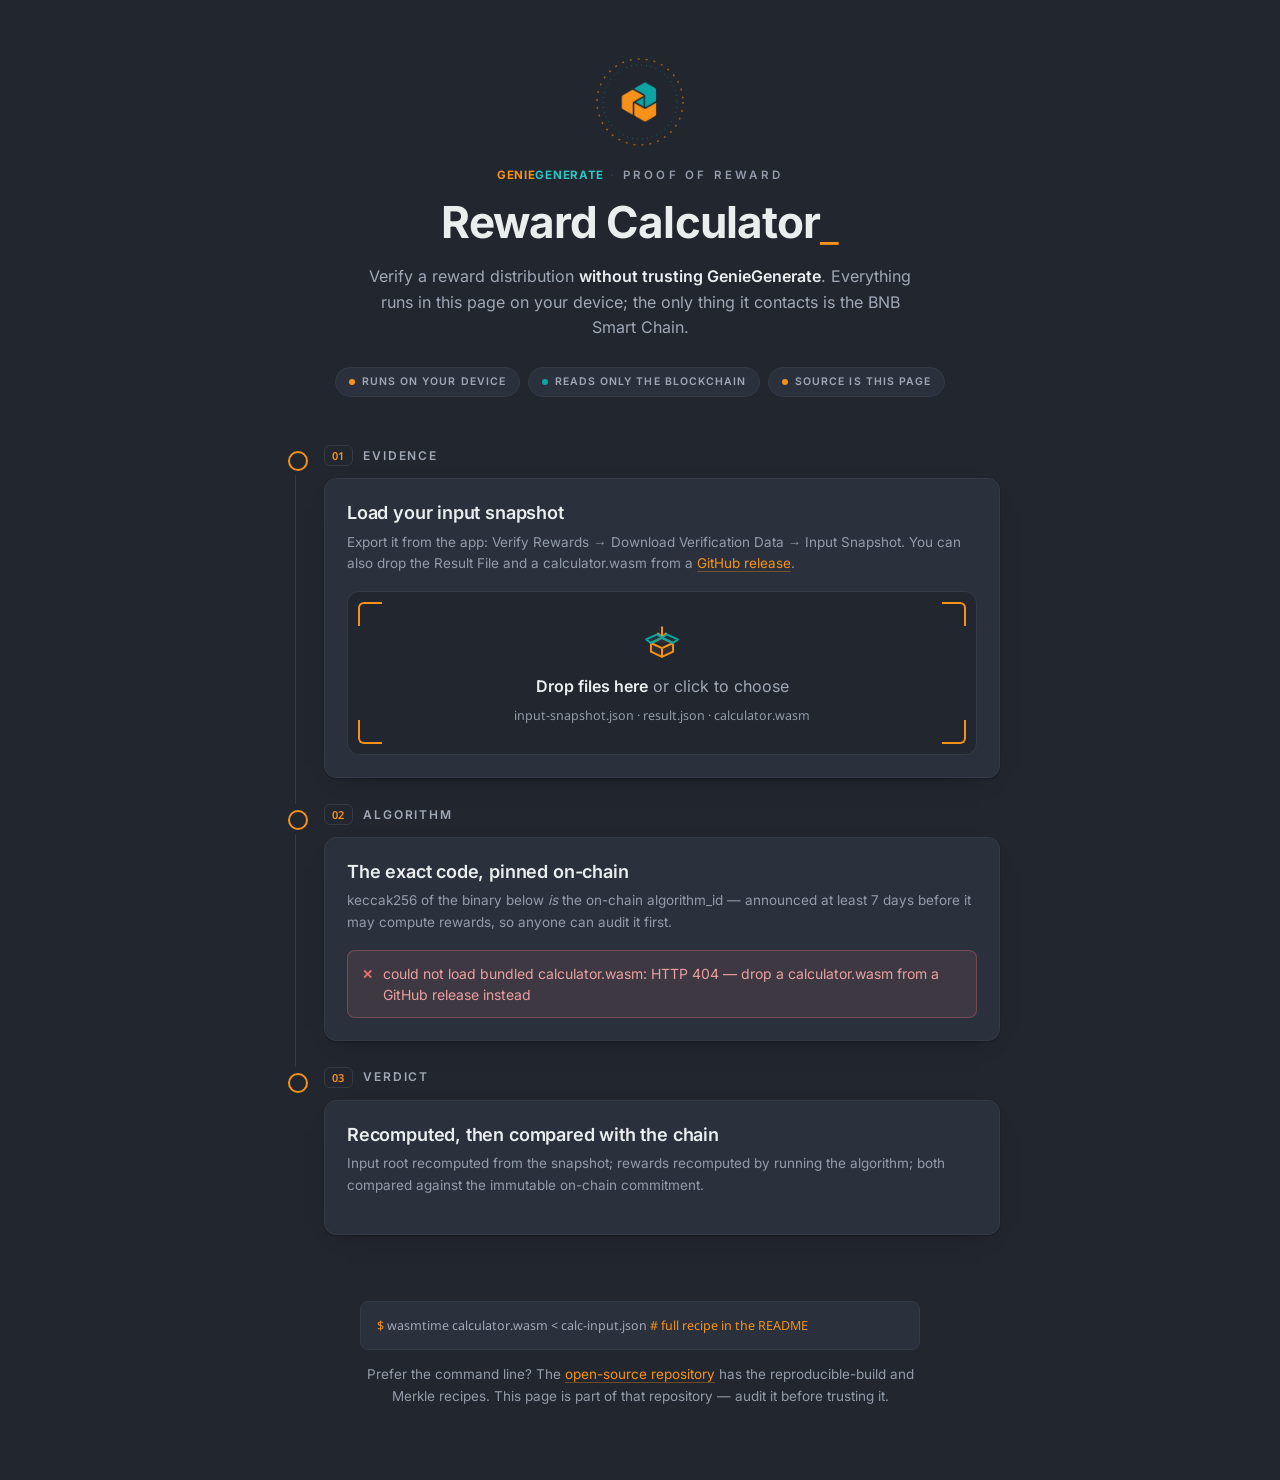
==== commit 6ff219af: "feat(web): redesign reward calculator page onto the brand design system Flatten the Proof-of-Reward " ====
--- a/web/calculator/index.html
+++ b/web/calculator/index.html
@@ -3,365 +3,327 @@
 <head>
 <meta charset="utf-8">
 <meta name="viewport" content="width=device-width, initial-scale=1">
-<meta name="theme-color" content="#131009">
+<meta name="theme-color" content="#21262F">
 <title>GenieGenerate — Reward Calculator</title>
 <meta name="description" content="Verify a GenieGenerate reward distribution on your own device: recompute the Merkle roots with the open-source algorithm and compare them with the on-chain commitment.">
 <link rel="icon" type="image/png" href="[data-uri]">
 <style>
   /* ————————————————————————————————————————————————————————————————
      GenieGenerate Reward Calculator — member-mode trust surface.
-     Everything on this page is local: no fonts, no CDNs, no trackers.
-     The design itself is part of the audit surface — view source.
+     Everything on this page is local: fonts are self-hosted, no CDNs,
+     no trackers, no network except the BNB Smart Chain read. The design
+     itself is part of the audit surface — view source.
+
+     Design system: business/FRONTEND_DESIGN_SYSTEM.md v3.1 (Binance-
+     benchmarked, financial-first). Flat surfaces, no gradients on
+     background or data, monochrome grayscale + a single accent per rail:
+       · ORANGE  #F6921A  — member mode: computed on YOUR device
+       · TEAL    #0FA4A4  — shop  mode: read FROM the chain
+       · GREEN/RED        — the comparison verdict
      ———————————————————————————————————————————————————————————————— */
+
+  /* —— self-hosted brand fonts (Inter + NotoSans), served from this origin ——— */
+  @font-face { font-family:'Inter'; font-style:normal; font-weight:400; font-display:swap; src:url('fonts/Inter-Regular.ttf')  format('truetype'); }
+  @font-face { font-family:'Inter'; font-style:normal; font-weight:600; font-display:swap; src:url('fonts/Inter-SemiBold.ttf') format('truetype'); }
+  @font-face { font-family:'Inter'; font-style:normal; font-weight:700; font-display:swap; src:url('fonts/Inter-Bold.ttf')     format('truetype'); }
+  @font-face { font-family:'NotoSans'; font-style:normal; font-weight:400; font-display:swap; src:url('fonts/NotoSans-Regular.ttf')  format('truetype'); }
+  @font-face { font-family:'NotoSans'; font-style:normal; font-weight:600; font-display:swap; src:url('fonts/NotoSans-SemiBold.ttf') format('truetype'); }
+
   :root {
-    --orange: #F6921A;
-    --orange-deep: #C96F06;
-    --teal: #0FA4A4;      /* shop-mode brand teal: everything read FROM THE CHAIN */
-    --teal-bright: #2CC5C5;
-    --bg-0: #131009;
-    --bg-1: #1A1510;
-    --panel: #1E1912;
-    --panel-2: #241E15;
-    --edge: #352B1B;
-    --edge-soft: #2A2216;
-    --ink: #F4EEE3;
-    --ink-2: #C9BDA8;
-    --ink-3: #A2937B;
-    --green: #10B981;
-    --red: #E57373;
-    --amber: #D8B35D;
-    --mono: ui-monospace, "SF Mono", "Cascadia Code", Menlo, Consolas, monospace;
-    --sans: "Avenir Next", Avenir, "Segoe UI", -apple-system, Roboto, "Helvetica Neue", sans-serif;
-  }
+    /* dark theme tokens — FRONTEND_DESIGN_SYSTEM.md §3.3 */
+    --bg:        #21262F;   /* Lv6 · main background */
+    --surface:   #2A313C;   /* Lv5 · cards / panels  */
+    --border:    #343B46;   /* Lv4 · borders / dividers */
+    --ink:       #EAEEEF;   /* Lv1 · primary text */
+    --ink-2:     #A0A8B6;   /* Lv2 · secondary text */
+    --ink-3:     #949CAA;   /* Lv3 · tertiary / overlines */
+    /* member accent — §3.4 orange family */
+    --orange:      #F6921A;
+    --orange-dark: #EB850A;
+    /* shop accent — the "read from the chain" rail */
+    --teal:      #0FA4A4;
+    --teal-link: #2CC5C5;   /* brighter teal, tuned for AA on the dark bg */
+    /* semantic — §3.5 (three, no more) */
+    --profit:  #10B981;
+    --loss:    #E57373;
+    --warning: #F59E0B;
+    /* type — §4.1: Inter for UI, NotoSans (tabular) for every number/hash */
+    --sans: 'Inter', -apple-system, BlinkMacSystemFont, 'Segoe UI', Roboto, sans-serif;
+    --num:  'NotoSans', -apple-system, BlinkMacSystemFont, 'Segoe UI', Roboto, sans-serif;
+    /* elevation — §7: subtle in dark, never heavy */
+    --shadow-card: 0 1px 2px rgba(0,0,0,.28), 0 10px 28px -22px rgba(0,0,0,.7);
+    --r-sm: 8px;    /* chips / badges */
+    --r-md: 12px;   /* cards / inputs (default) */
+  }
+
   * { box-sizing: border-box; }
   [hidden] { display: none !important; }
-  html { scroll-behavior: smooth; }
+  html { scroll-behavior: smooth; -webkit-text-size-adjust: 100%; }
   body {
     margin: 0;
     color: var(--ink);
-    background: var(--bg-0);
-    font: 16px/1.6 var(--sans);
-    overflow-x: hidden;
-  }
-
-  /* —— atmosphere: ledger grid + orange aurora + grain ———————————— */
-  body::before {
-    content: "";
-    position: fixed; inset: 0; z-index: -2;
-    background:
-      radial-gradient(60vw 40vh at 85% -8%, rgba(246, 146, 26, .13), transparent 62%),
-      radial-gradient(48vw 34vh at -12% 22%, rgba(246, 146, 26, .07), transparent 60%),
-      linear-gradient(180deg, var(--bg-1), var(--bg-0) 42vh);
-  }
-  body::after {
-    content: "";
-    position: fixed; inset: 0; z-index: -1; pointer-events: none;
-    background-image:
-      repeating-linear-gradient(0deg, rgba(246, 146, 26, .045) 0 1px, transparent 1px 56px),
-      repeating-linear-gradient(90deg, rgba(246, 146, 26, .045) 0 1px, transparent 1px 56px),
-      url("data:image/svg+xml,%3Csvg xmlns='http://www.w3.org/2000/svg' width='140' height='140'%3E%3Cfilter id='n'%3E%3CfeTurbulence type='fractalNoise' baseFrequency='0.9' numOctaves='2'/%3E%3CfeColorMatrix values='0 0 0 0 1 0 0 0 0 1 0 0 0 0 1 0 0 0 0.05 0'/%3E%3C/filter%3E%3Crect width='140' height='140' filter='url(%23n)'/%3E%3C/svg%3E");
-    mask-image: linear-gradient(180deg, #000 0, rgba(0,0,0,.55) 38vh, rgba(0,0,0,.35));
-  }
-
-  main { max-width: 860px; margin: 0 auto; padding: 52px 20px 72px; }
-
-  /* —— brand facets drifting behind the header ————————————————————— */
-  .bg-facets { position: fixed; inset: 0; z-index: -1; pointer-events: none; }
-  .bg-facets svg {
-    width: 100%; height: min(90vh, 900px); display: block;
-    filter: blur(42px); transform: translateZ(0);
-  }
-
-  /* —— header: the notary seal, wearing the real mark ———————————————— */
-  header { text-align: center; margin-bottom: 46px; }
-  .seal { width: 116px; height: 116px; margin: 0 auto 20px; position: relative; }
+    background: var(--bg);              /* solid — no gradient, no atmosphere */
+    font: 400 16px/1.6 var(--sans);
+    -webkit-font-smoothing: antialiased;
+    text-rendering: optimizeLegibility;
+  }
+  .num { font-family: var(--num); font-feature-settings: 'tnum' 1; }
+
+  main { max-width: 760px; margin: 0 auto; padding: 56px 20px 72px; }
+
+  /* —— header: a flat notary seal wearing the real mark ————————————————————— */
+  header { text-align: center; margin-bottom: 48px; }
+  .seal { width: 92px; height: 92px; margin: 0 auto 22px; }
   .seal svg { display: block; width: 100%; height: 100%; }
-  .seal .ring { transform-origin: 50% 50%; animation: ring-turn 80s linear infinite; }
-  .seal .ring.counter { animation-direction: reverse; animation-duration: 120s; }
-  @keyframes ring-turn { to { transform: rotate(360deg); } }
+
   .kicker {
-    font: 600 11.5px/1 var(--mono);
-    letter-spacing: .34em; text-transform: uppercase;
-    color: var(--orange); margin: 0 0 14px;
-  }
-  .kicker .wordmark { color: var(--teal-bright); }
+    margin: 0 0 16px;
+    font: 600 11.5px/1 var(--sans);
+    letter-spacing: .28em; text-transform: uppercase;
+    color: var(--ink-3);
+  }
+  .kicker .mark { letter-spacing: .06em; }
+  .kicker .mark b { font-weight: 700; color: var(--orange); }
+  .kicker .mark b span { color: var(--teal-link); }
+  .kicker .sep { margin: 0 .5em; color: var(--border); }
+
   h1 {
-    font: 700 clamp(34px, 6.4vw, 50px)/1.06 var(--mono);
-    letter-spacing: -.03em; margin: 0 0 16px;
-  }
-  h1 .tick { color: var(--orange); }
-  .lede { color: var(--ink-2); max-width: 600px; margin: 0 auto 22px; font-size: 16.5px; }
-  .lede strong { color: var(--ink); }
-  .assurances { display: flex; gap: 10px; justify-content: center; flex-wrap: wrap; }
+    margin: 0 0 18px;
+    font: 700 clamp(30px, 6vw, 44px)/1.08 var(--sans);
+    letter-spacing: -.02em; color: var(--ink);
+  }
+  h1 .caret { color: var(--orange); font-family: var(--num); font-weight: 600; }
+
+  .lede { max-width: 560px; margin: 0 auto 26px; color: var(--ink-2); font-size: 16px; }
+  .lede strong { color: var(--ink); font-weight: 600; }
+
+  .assurances { display: flex; gap: 8px; justify-content: center; flex-wrap: wrap; }
   .assurances span {
-    font: 600 10.5px/1 var(--mono); letter-spacing: .14em;
-    color: var(--ink-3); border: 1px solid var(--edge-soft);
-    padding: 9px 13px; border-radius: 999px;
-    background: rgba(30, 25, 18, .5);
-  }
-  .assurances b { color: var(--orange); font-weight: 600; margin-right: 7px; }
-  .assurances span.chain-chip b { color: var(--teal-bright); }
-
-  /* —— the chain of steps ——————————————————————————————————————————— */
-  .chain { list-style: none; margin: 0; padding: 0; position: relative; }
-  .chain > li { position: relative; padding: 0 0 26px 40px; }
-  /* chain rail */
-  .chain > li::before {
-    content: ""; position: absolute; left: 13px; top: 34px; bottom: -6px; width: 2px;
-    background: linear-gradient(180deg, var(--edge) 0 60%, transparent);
+    display: inline-flex; align-items: center; gap: 7px;
+    font: 600 10.5px/1 var(--sans); letter-spacing: .1em; text-transform: uppercase;
+    color: var(--ink-2);
+    border: 1px solid var(--border); border-radius: 999px;
+    padding: 9px 13px; background: var(--surface);
+  }
+  .assurances span::before {
+    content: ""; width: 6px; height: 6px; border-radius: 50%;
+    background: var(--orange); flex: none;
+  }
+  .assurances span.chain-chip::before { background: var(--teal); }
+
+  /* —— the chain of steps: flat cards on a hairline rail ————————————————————— */
+  .chain { list-style: none; margin: 0; padding: 0; }
+  .chain > li { position: relative; padding: 0 0 22px 44px; }
+  .chain > li::before {                 /* rail — flat 1px Lv4, no gradient */
+    content: ""; position: absolute; left: 15px; top: 30px; bottom: -4px; width: 1px;
+    background: var(--border);
   }
   .chain > li:last-child::before { display: none; }
-  /* chain node */
-  .chain > li::after {
-    content: ""; position: absolute; left: 6px; top: 12px;
+  .chain > li::after {                  /* node */
+    content: ""; position: absolute; left: 8px; top: 6px;
     width: 16px; height: 16px; border-radius: 50%;
-    border: 2px solid var(--orange);
-    background: var(--bg-0);
-    box-shadow: 0 0 0 4px rgba(246, 146, 26, .12), 0 0 18px rgba(246, 146, 26, .25);
-  }
+    background: var(--bg); border: 2px solid var(--orange);
+  }
+
   .step-tag {
-    font: 600 11px/1 var(--mono); letter-spacing: .26em;
-    color: var(--orange); text-transform: uppercase;
-    display: block; margin: 14px 0 10px;
-  }
-  .step-tag .addr { color: var(--ink-3); }
-
+    display: flex; align-items: center; gap: 10px; margin: 4px 0 12px;
+    font: 600 12px/1 var(--sans); letter-spacing: .16em; text-transform: uppercase;
+    color: var(--ink-2);
+  }
+  .step-tag .idx {
+    font-family: var(--num); font-weight: 600; font-size: 11px; letter-spacing: .04em;
+    color: var(--orange); border: 1px solid var(--border); border-radius: 6px;
+    padding: 4px 7px; background: var(--bg);
+  }
+
+  /* —— panels: flat Lv5 surface, 1px Lv4 border, 12px radius, subtle shadow —— */
   .panel {
-    background:
-      linear-gradient(180deg, rgba(246, 146, 26, .05), transparent 90px),
-      linear-gradient(180deg, var(--panel), var(--panel-2));
-    border: 1px solid var(--edge-soft);
-    border-top-color: var(--edge);
-    border-radius: 18px;
-    padding: 24px 24px 22px;
-    box-shadow: 0 24px 48px -32px rgba(0, 0, 0, .8);
-  }
-  .panel h2 { font: 700 18px/1.3 var(--sans); margin: 0 0 5px; letter-spacing: .01em; }
-  .sub { color: var(--ink-3); font-size: 14px; margin: 0 0 16px; }
-  .sub a, .note a, footer a { color: var(--orange); text-decoration: none; border-bottom: 1px solid rgba(246, 146, 26, .35); }
+    background: var(--surface);
+    border: 1px solid var(--border);
+    border-radius: var(--r-md);
+    padding: 22px;
+    box-shadow: var(--shadow-card);
+  }
+  .panel h2 { margin: 0 0 6px; font: 600 18px/1.35 var(--sans); color: var(--ink); letter-spacing: -.01em; }
+  .sub { margin: 0 0 16px; color: var(--ink-3); font-size: 13.5px; line-height: 1.6; }
+  .sub a, .note a, footer a {
+    color: var(--orange); text-decoration: none;
+    border-bottom: 1px solid rgba(246,146,26,.35);
+  }
   .sub a:hover, .note a:hover, footer a:hover { border-bottom-color: var(--orange); }
 
-  /* —— dropzone: scanner brackets, like the app's QR frame ————————— */
+  /* —— dropzone: the app's QR-scanner frame, flattened ————————————————————— */
   #dropzone {
     position: relative; cursor: pointer; text-align: center;
-    padding: 34px 18px 30px; border-radius: 12px;
-    color: var(--ink-2);
-    background: rgba(19, 16, 9, .45);
-    transition: background .18s ease, transform .18s ease;
+    padding: 32px 18px 28px; border-radius: var(--r-md);
+    color: var(--ink-2); background: var(--bg);
+    border: 1px solid var(--border);
+    transition: background .15s ease, border-color .15s ease;
     outline: none;
   }
+  /* corner brackets */
   #dropzone::before, #dropzone::after,
   #dropzone .corners::before, #dropzone .corners::after {
-    content: ""; position: absolute; width: 26px; height: 26px;
-    border: 2.5px solid var(--orange); transition: all .18s ease;
-  }
-  #dropzone::before        { top: 0;    left: 0;   border-right: 0; border-bottom: 0; border-top-left-radius: 10px; }
-  #dropzone::after         { top: 0;    right: 0;  border-left: 0;  border-bottom: 0; border-top-right-radius: 10px; }
-  #dropzone .corners::before { bottom: 0; left: 0;  border-right: 0; border-top: 0;   border-bottom-left-radius: 10px; }
-  #dropzone .corners::after  { bottom: 0; right: 0; border-left: 0;  border-top: 0;   border-bottom-right-radius: 10px; }
+    content: ""; position: absolute; width: 22px; height: 22px;
+    border: 2px solid var(--orange); transition: border-color .15s ease;
+  }
+  #dropzone::before          { top: 10px; left: 10px;  border-right: 0; border-bottom: 0; border-top-left-radius: 6px; }
+  #dropzone::after           { top: 10px; right: 10px; border-left: 0;  border-bottom: 0; border-top-right-radius: 6px; }
+  #dropzone .corners::before { bottom: 10px; left: 10px;  border-right: 0; border-top: 0; border-bottom-left-radius: 6px; }
+  #dropzone .corners::after  { bottom: 10px; right: 10px; border-left: 0;  border-top: 0; border-bottom-right-radius: 6px; }
   #dropzone:hover, #dropzone.over, #dropzone:focus-visible {
-    background: rgba(246, 146, 26, .07);
-  }
-  #dropzone.over { transform: scale(1.008); }
-  #dropzone:focus-visible { box-shadow: 0 0 0 2px var(--bg-0), 0 0 0 4px var(--orange); }
-  #dropzone .glyph {
-    width: 40px; height: 40px; margin: 0 auto 12px; display: block;
-    color: var(--orange);
-  }
-  #dropzone strong { color: var(--ink); font-size: 17px; }
-  #dropzone .hint {
-    display: block; margin-top: 7px;
-    font: 12.5px/1.5 var(--mono); color: var(--ink-3);
-  }
+    background: rgba(246,146,26,.06); border-color: rgba(246,146,26,.5);
+  }
+  #dropzone:focus-visible { box-shadow: 0 0 0 2px var(--bg), 0 0 0 4px var(--orange); }
+  #dropzone .glyph { width: 38px; height: 38px; margin: 0 auto 12px; display: block; color: var(--orange); }
+  #dropzone strong { color: var(--ink); font-size: 16px; font-weight: 600; }
+  #dropzone .hint { display: block; margin-top: 8px; font: 400 12.5px/1.5 var(--num); color: var(--ink-3); }
   #file-picker { display: none; }
 
-  /* —— status chips ————————————————————————————————————————————————— */
+  /* —— status chips: flat semantic tints, icon glyph + text ————————————————— */
   .status {
-    margin-top: 14px; padding: 12px 15px; border-radius: 11px;
-    font-size: 14.5px; border: 1px solid transparent;
+    margin-top: 14px; padding: 12px 14px; border-radius: var(--r-sm);
+    font-size: 14px; line-height: 1.5; border: 1px solid transparent;
     display: flex; gap: 10px; align-items: baseline;
   }
-  .status::before { font: 700 13px/1.4 var(--mono); flex: none; }
-  .status.ok   { background: rgba(16, 185, 129, .09);  border-color: rgba(16, 185, 129, .32);  color: #86dcba; }
-  .status.ok::before   { content: "✓"; color: var(--green); }
-  .status.bad  { background: rgba(229, 115, 115, .09); border-color: rgba(229, 115, 115, .32); color: var(--red); }
-  .status.bad::before  { content: "✕"; }
-  .status.warn { background: rgba(216, 179, 93, .09);  border-color: rgba(216, 179, 93, .32);  color: var(--amber); }
-  .status.warn::before { content: "!"; }
-  .status.busy {
-    background: rgba(246, 146, 26, .07); border-color: rgba(246, 146, 26, .3);
-    color: var(--orange); position: relative; overflow: hidden;
-  }
-  .status.busy::before { content: "◌"; animation: spin 1s linear infinite; display: inline-block; transform-origin: 50% 55%; }
+  .status::before { font-family: var(--num); font-weight: 600; font-size: 13px; flex: none; }
+  .status.ok   { background: rgba(16,185,129,.1);  border-color: rgba(16,185,129,.32); color: #7fd7b4; }
+  .status.ok::before   { content: "\2713"; color: var(--profit); }
+  .status.bad  { background: rgba(229,115,115,.1); border-color: rgba(229,115,115,.32); color: #eba0a0; }
+  .status.bad::before  { content: "\2715"; color: var(--loss); }
+  .status.warn { background: rgba(245,158,11,.1);  border-color: rgba(245,158,11,.32);  color: #e6c07a; }
+  .status.warn::before { content: "!"; color: var(--warning); }
+  .status.busy { background: rgba(246,146,26,.08); border-color: rgba(246,146,26,.3); color: var(--orange); }
+  .status.busy::before { content: "\25CC"; color: var(--orange); display: inline-block; animation: spin 1s linear infinite; }
   @keyframes spin { to { transform: rotate(360deg); } }
-  .status.busy::after {
-    content: ""; position: absolute; left: 0; bottom: 0; height: 2px; width: 38%;
-    background: linear-gradient(90deg, transparent, var(--orange), transparent);
-    animation: scan 1.4s ease-in-out infinite;
-  }
-  @keyframes scan { 0% { left: -40%; } 100% { left: 100%; } }
-
-  /* —— the verdict: a notary stamp ————————————————————————————————— */
-  #verdict { font-weight: 600; }
-  #verdict.ok {
-    display: block; text-align: center;
-    margin: 18px auto 6px; padding: 22px 20px 20px;
-    font: 700 15.5px/1.55 var(--mono); letter-spacing: .02em;
-    color: #8ee2c0;
-    border: 2px solid rgba(16, 185, 129, .55); border-radius: 14px;
-    box-shadow: inset 0 0 0 5px var(--panel), inset 0 0 0 6.5px rgba(16, 185, 129, .35),
-                0 0 44px -8px rgba(16, 185, 129, .25);
-    transform: rotate(-1.2deg);
-    animation: stamp .38s cubic-bezier(.2, 1.6, .4, 1) both;
-  }
-  #verdict.ok::before { display: block; font-size: 26px; margin: 0 auto 6px; }
-  @keyframes stamp {
-    0% { transform: rotate(-6deg) scale(1.6); opacity: 0; }
-    100% { transform: rotate(-1.2deg) scale(1); opacity: 1; }
-  }
-
-  /* —— evidence ledger (hash rows) ——————————————————————————————————
-     Rail semantics reuse the app's dual-mode palette: ORANGE = computed
-     here on your device (member mode); TEAL = read from the BNB Smart
-     Chain (shop/counterparty mode). Green/red = the comparison verdict. */
+
+  /* —— the verdict: a prominent but flat banner ————————————————————————————— */
+  #verdict { margin-top: 18px; padding: 18px 18px 18px 20px; border-radius: var(--r-md);
+             font: 600 15px/1.5 var(--sans); border-left-width: 4px; }
+  #verdict::before { font-size: 18px; align-self: center; }
+  #verdict.ok   { background: rgba(16,185,129,.1);  border-color: rgba(16,185,129,.32); border-left-color: var(--profit);  color: #8ee2c0; }
+  #verdict.bad  { background: rgba(229,115,115,.1); border-color: rgba(229,115,115,.32); border-left-color: var(--loss);   color: #efadad; }
+  #verdict.warn { background: rgba(245,158,11,.1);  border-color: rgba(245,158,11,.32);  border-left-color: var(--warning);color: #ecc684; }
+  #verdict.busy { border-left-color: var(--orange); }
+
+  /* —— evidence ledger: color-coded rails ——————————————————————————————————
+     ORANGE rail = computed on your device (member) · TEAL = read from the
+     chain (shop/counterparty) · GREEN/RED = the comparison verdict. */
   #verify-detail { margin-top: 16px; }
   .hash-row {
-    padding: 10px 0 10px 14px; border-bottom: 1px solid var(--edge-soft);
-    border-left: 2px solid rgba(246, 146, 26, .55);
-  }
-  .hash-row:first-child { border-top: 1px solid var(--edge-soft); }
-  .hash-row.chain { border-left-color: rgba(15, 164, 164, .65); }
-  .hash-row.chain .hash-label { color: var(--teal-bright); }
-  .hash-row.ok  { border-left-color: var(--green); }
-  .hash-row.bad { border-left-color: var(--red); }
+    padding: 11px 0 11px 14px; border-bottom: 1px solid var(--border);
+    border-left: 2px solid rgba(246,146,26,.6);
+  }
+  .hash-row:first-child { border-top: 1px solid var(--border); }
+  .hash-row.chain { border-left-color: rgba(15,164,164,.7); }
+  .hash-row.chain .hash-label { color: var(--teal-link); }
+  .hash-row.ok  { border-left-color: var(--profit); }
+  .hash-row.bad { border-left-color: var(--loss); }
   .hash-label {
-    display: block; margin-bottom: 3px;
-    font: 600 10.5px/1.6 var(--mono); letter-spacing: .18em; text-transform: uppercase;
+    display: block; margin-bottom: 4px;
+    font: 600 10.5px/1.5 var(--sans); letter-spacing: .12em; text-transform: uppercase;
     color: var(--ink-3);
   }
-  .hash-row.ok .hash-label  { color: var(--green); }
-  .hash-row.bad .hash-label { color: var(--red); }
-  code.hash { font: 13px/1.5 var(--mono); word-break: break-all; color: var(--ink-2); }
-  .note { color: var(--ink-3); font-size: 13.5px; margin: 12px 0 0; }
+  .hash-row.ok .hash-label  { color: var(--profit); }
+  .hash-row.bad .hash-label { color: var(--loss); }
+  code.hash { font: 400 12.5px/1.5 var(--num); font-feature-settings: 'tnum' 1; word-break: break-all; color: var(--ink-2); }
+  .note { margin: 12px 0 0; color: var(--ink-3); font-size: 13px; line-height: 1.6; }
 
   #rail-legend {
     display: flex; gap: 18px; flex-wrap: wrap; margin-top: 14px;
-    font: 600 10.5px/1 var(--mono); letter-spacing: .14em; color: var(--ink-3);
-    text-transform: uppercase;
-  }
-  #rail-legend i {
-    display: inline-block; width: 10px; height: 10px; border-radius: 2px;
-    margin-right: 7px; vertical-align: -1px; font-style: normal;
-  }
+    font: 600 10.5px/1 var(--sans); letter-spacing: .1em; text-transform: uppercase; color: var(--ink-3);
+  }
+  #rail-legend i { display: inline-block; width: 10px; height: 10px; border-radius: 3px; margin-right: 7px; vertical-align: -1px; font-style: normal; }
   #rail-legend .you i   { background: var(--orange); }
   #rail-legend .chain i { background: var(--teal); }
 
   #explorer-link {
-    display: inline-block; margin-top: 16px;
-    font: 600 13px/1 var(--mono); letter-spacing: .04em;
-    color: var(--teal-bright); text-decoration: none;
-    border: 1px solid rgba(15, 164, 164, .45); border-radius: 10px;
-    padding: 13px 16px; min-height: 44px;
+    display: inline-flex; align-items: center; margin-top: 16px; min-height: 44px;
+    font: 600 12.5px/1 var(--sans); letter-spacing: .04em; color: var(--teal-link); text-decoration: none;
+    border: 1px solid rgba(15,164,164,.45); border-radius: var(--r-sm); padding: 12px 16px;
     transition: background .15s ease, border-color .15s ease;
   }
-  #explorer-link:hover { background: rgba(15, 164, 164, .1); border-color: var(--teal); }
-  #explorer-link:focus-visible { outline: none; box-shadow: 0 0 0 2px var(--bg-0), 0 0 0 4px var(--teal); }
-
-  /* —— recomputed rewards table ————————————————————————————————————— */
-  #members-section { margin: 0 0 26px 40px; }
+  #explorer-link:hover { background: rgba(15,164,164,.1); border-color: var(--teal); }
+  #explorer-link:focus-visible { outline: none; box-shadow: 0 0 0 2px var(--bg), 0 0 0 4px var(--teal); }
+
+  /* —— recomputed rewards table ————————————————————————————————————————————— */
+  #members-section { margin: 0 0 24px 44px; }
   #members-filter {
-    width: 100%; padding: 13px 15px; min-height: 44px;
-    border-radius: 11px; margin-bottom: 14px;
-    border: 1px solid var(--edge); background: rgba(19, 16, 9, .55);
-    color: var(--ink); font: 14px var(--mono);
-    transition: border-color .15s ease;
+    width: 100%; padding: 12px 14px; min-height: 44px; border-radius: var(--r-md); margin-bottom: 14px;
+    border: 1px solid var(--border); background: var(--bg); color: var(--ink); font: 400 14px var(--num);
+    transition: border-color .15s ease, box-shadow .15s ease;
   }
   #members-filter::placeholder { color: var(--ink-3); }
-  #members-filter:focus { outline: none; border-color: var(--orange); box-shadow: 0 0 0 3px rgba(246, 146, 26, .18); }
+  #members-filter:focus { outline: none; border-color: var(--orange); box-shadow: 0 0 0 3px rgba(246,146,26,.16); }
   .table-scroll { overflow-x: auto; }
   table { width: 100%; border-collapse: collapse; font-size: 13.5px; }
-  th, td { text-align: left; padding: 9px 10px; border-bottom: 1px solid var(--edge-soft); white-space: nowrap; }
-  th {
-    color: var(--ink-3); font: 600 10.5px/1.6 var(--mono);
-    letter-spacing: .18em; text-transform: uppercase;
-  }
+  th, td { text-align: left; padding: 10px; border-bottom: 1px solid var(--border); white-space: nowrap; }
+  th { color: var(--ink-3); font: 600 10.5px/1.5 var(--sans); letter-spacing: .12em; text-transform: uppercase; }
   tbody tr { transition: background .12s ease; }
-  tbody tr:hover { background: rgba(246, 146, 26, .05); }
-  td:first-child { font: 600 13px var(--mono); color: var(--orange); }
-  td.num, th.num { text-align: right; font-family: var(--mono); }
+  tbody tr:hover { background: rgba(246,146,26,.05); }
+  td:first-child { font: 600 13px var(--num); color: var(--orange); }
+  td.num, th.num { text-align: right; font-family: var(--num); font-feature-settings: 'tnum' 1; }
   td.num:last-child { color: var(--ink); font-weight: 600; }
-  #members-count { color: var(--ink-3); font: 12px var(--mono); margin-top: 10px; }
-
-  /* —— footer: the CLI escape hatch ————————————————————————————————— */
+  #members-count { margin-top: 10px; color: var(--ink-3); font: 400 12px var(--num); }
+
+  /* —— footer: the CLI escape hatch ————————————————————————————————————————— */
   footer { margin-top: 44px; color: var(--ink-3); font-size: 13.5px; text-align: center; }
   footer .term {
-    display: block; max-width: 560px; margin: 0 auto 14px;
-    text-align: left; font: 12.5px/1.7 var(--mono);
-    background: rgba(19, 16, 9, .7); border: 1px solid var(--edge-soft);
-    border-radius: 11px; padding: 13px 16px; color: var(--ink-2);
-    overflow-x: auto; white-space: nowrap;
+    display: block; max-width: 560px; margin: 0 auto 14px; text-align: left;
+    font: 400 12.5px/1.7 var(--num);
+    background: var(--surface); border: 1px solid var(--border); border-radius: var(--r-sm);
+    padding: 13px 16px; color: var(--ink-2); overflow-x: auto; white-space: nowrap;
   }
   footer .term .ps1 { color: var(--orange); user-select: none; }
-  footer .fine { max-width: 560px; margin: 0 auto; }
-
-  /* —— load choreography ————————————————————————————————————————————— */
-  header, .chain > li, footer {
-    animation: rise .55s cubic-bezier(.2, .7, .2, 1) both;
-    animation-delay: calc(var(--i, 0) * 90ms);
-  }
-  @keyframes rise { from { opacity: 0; transform: translateY(14px); } }
+  footer .fine { max-width: 560px; margin: 0 auto; line-height: 1.6; }
+
+  /* —— load choreography: one restrained staggered entrance ————————————————— */
+  header, .chain > li, #members-section, footer {
+    animation: rise .5s cubic-bezier(.2,.7,.2,1) both;
+    animation-delay: calc(var(--i, 0) * 80ms);
+  }
+  @keyframes rise { from { opacity: 0; transform: translateY(10px); } }
 
   @media (prefers-reduced-motion: reduce) {
     *, *::before, *::after { animation: none !important; transition: none !important; }
+    html { scroll-behavior: auto; }
   }
   @media (max-width: 560px) {
-    main { padding-top: 36px; }
-    .chain > li { padding-left: 30px; }
-    .chain > li::after { left: 2px; }
-    .chain > li::before { left: 9px; }
-    #members-section { margin-left: 30px; }
-    .panel { padding: 18px 16px 16px; }
+    main { padding-top: 40px; }
+    .chain > li { padding-left: 34px; }
+    .chain > li::after { left: 3px; }
+    .chain > li::before { left: 10px; }
+    #members-section { margin-left: 34px; }
+    .panel { padding: 18px 16px; }
   }
 </style>
 </head>
 <body>
 <main>
-  <div class="bg-facets" aria-hidden="true">
-    <!-- oversized logo facets, barely-there: the cube deconstructed into atmosphere -->
-    <svg viewBox="0 0 100 100" preserveAspectRatio="none">
-      <polygon points="62,4 96,18 96,52 62,38" fill="#0FA4A4" opacity=".05"/>
-      <polygon points="0,26 30,12 30,50 0,64" fill="#F6921A" opacity=".045"/>
-      <polygon points="74,58 100,70 100,96 74,84" fill="#F6921A" opacity=".035"/>
-    </svg>
-  </div>
   <header style="--i:0">
     <div class="seal" aria-hidden="true">
-      <svg viewBox="0 0 108 108" fill="none">
-        <!-- tick ring: keccak-style notches, slowly rotating; teal counter-ring = the chain -->
-        <g class="ring" stroke="#F6921A" stroke-width="2" opacity=".55">
-          <circle cx="54" cy="54" r="50" stroke-dasharray="2 7.82" stroke-opacity=".9"/>
-        </g>
-        <g class="ring counter" stroke="#0FA4A4" stroke-width="1" opacity=".5">
-          <circle cx="54" cy="54" r="44" stroke-dasharray="1 4.75"/>
-        </g>
-        <!-- the mark itself: the GenieGenerate open cube -->
-        <image href="[data-uri]" x="24" y="24" width="60" height="60"/>
+      <svg viewBox="0 0 92 92" fill="none">
+        <!-- static notary ring: orange (your device) outer, teal (the chain) inner -->
+        <circle cx="46" cy="46" r="43" stroke="#F6921A" stroke-width="1.5" stroke-dasharray="2 6" opacity=".55"/>
+        <circle cx="46" cy="46" r="37" stroke="#0FA4A4" stroke-width="1"   stroke-dasharray="1 4" opacity=".5"/>
+        <!-- the mark: the GenieGenerate open cube -->
+        <image href="[data-uri]" x="24" y="24" width="44" height="44"/>
       </svg>
     </div>
-    <p class="kicker"><span class="wordmark">Genie Generate</span> · Proof of Reward</p>
-    <h1>Reward Calculator<span class="tick">_</span></h1>
+    <p class="kicker"><span class="mark"><b>Genie<span>Generate</span></b></span><span class="sep">·</span>Proof of Reward</p>
+    <h1>Reward Calculator<span class="caret">_</span></h1>
     <p class="lede">Verify a reward distribution <strong>without trusting GenieGenerate</strong>.
-       Everything runs in this page on your device; the only thing it talks to is the BNB Smart Chain.</p>
+       Everything runs in this page on your device; the only thing it contacts is the BNB Smart Chain.</p>
     <div class="assurances" role="list">
-      <span role="listitem"><b>▸</b>RUNS 100% ON YOUR DEVICE</span>
-      <span role="listitem" class="chain-chip"><b>▸</b>READS ONLY THE BLOCKCHAIN</span>
-      <span role="listitem"><b>▸</b>SOURCE IS THIS PAGE</span>
+      <span role="listitem">Runs on your device</span>
+      <span role="listitem" class="chain-chip">Reads only the blockchain</span>
+      <span role="listitem">Source is this page</span>
     </div>
   </header>
 
   <ol class="chain">
     <li style="--i:1">
-      <span class="step-tag"><span class="addr">0x01 ·</span> Evidence</span>
+      <span class="step-tag"><span class="idx">01</span> Evidence</span>
       <section class="panel">
         <h2>Load your input snapshot</h2>
         <p class="sub">Export it from the app: Verify Rewards → Download Verification Data → Input Snapshot.
@@ -387,7 +349,7 @@
     </li>
 
     <li style="--i:2">
-      <span class="step-tag"><span class="addr">0x02 ·</span> Algorithm</span>
+      <span class="step-tag"><span class="idx">02</span> Algorithm</span>
       <section class="panel">
         <h2>The exact code, pinned on-chain</h2>
         <p class="sub">keccak256 of the binary below <em>is</em> the on-chain algorithm_id — announced at least
@@ -398,7 +360,7 @@
     </li>
 
     <li style="--i:3">
-      <span class="step-tag"><span class="addr">0x03 ·</span> Verdict</span>
+      <span class="step-tag"><span class="idx">03</span> Verdict</span>
       <section class="panel">
         <h2>Recomputed, then compared with the chain</h2>
         <p class="sub">Input root recomputed from the snapshot; rewards recomputed by running the algorithm;
@@ -406,15 +368,15 @@
         <div id="verdict" class="status" hidden></div>
         <div id="verify-detail"></div>
         <div id="rail-legend" hidden>
-          <span class="you"><i></i>COMPUTED ON YOUR DEVICE</span>
-          <span class="chain"><i></i>READ FROM BNB SMART CHAIN</span>
+          <span class="you"><i></i>Computed on your device</span>
+          <span class="chain"><i></i>Read from BNB Smart Chain</span>
         </div>
-        <a id="explorer-link" hidden rel="noopener" target="_blank">READ THE SAME COMMITMENT ON BSCSCAN ↗</a>
+        <a id="explorer-link" hidden rel="noopener" target="_blank">Read the same commitment on BscScan ↗</a>
       </section>
     </li>
   </ol>
 
-  <section id="members-section" class="panel" hidden>
+  <section id="members-section" class="panel" hidden style="--i:4">
     <h2>Recomputed rewards</h2>
     <p class="sub">Find your pseudonym (shown on the app's Verify Rewards page). Amounts in USDT.</p>
     <input id="members-filter" type="search" placeholder="Filter by pseudonym, e.g. P-00001" aria-label="Filter members">
@@ -427,7 +389,7 @@
     <div id="members-count"></div>
   </section>
 
-  <footer style="--i:4">
+  <footer style="--i:5">
     <span class="term"><span class="ps1">$</span> wasmtime calculator.wasm &lt; calc-input.json <span class="ps1"># full recipe in the README</span></span>
     <p class="fine">Prefer the command line? The
        <a href="https://github.com/geniegenerate/reward-calculator" rel="noopener">open-source repository</a>
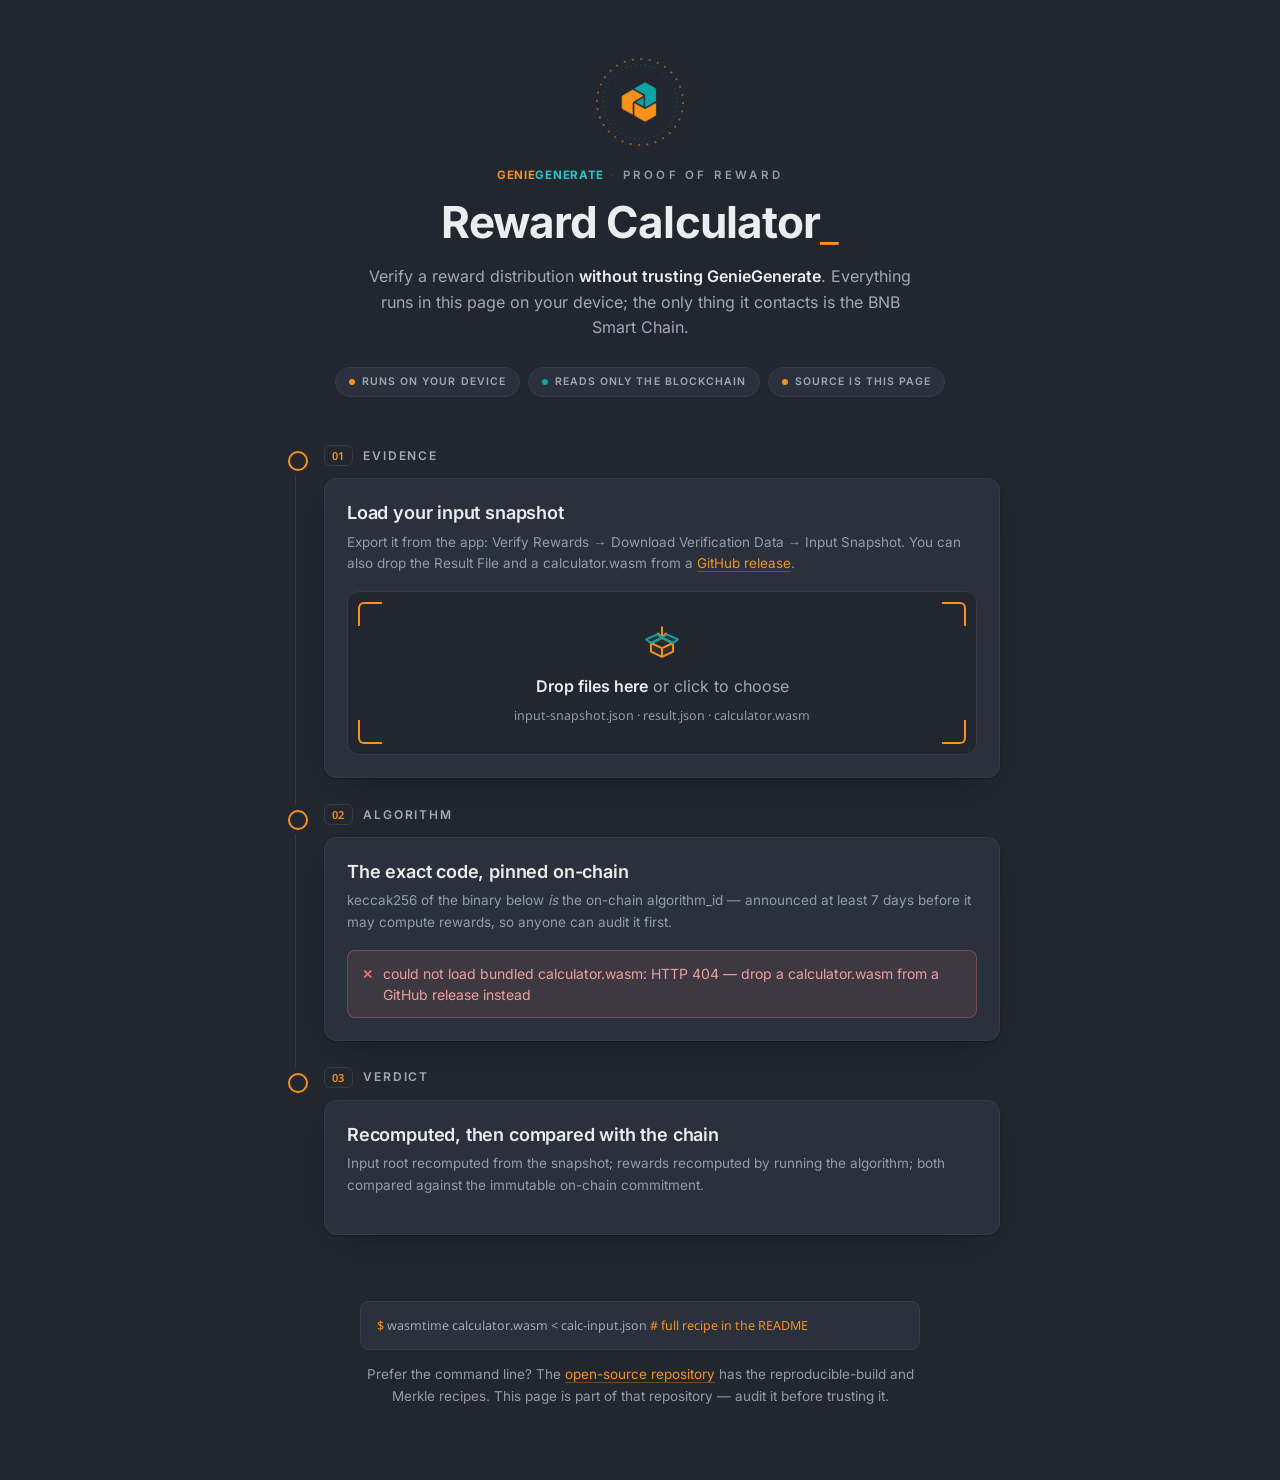
==== commit 444e08d2: "fix(web): restore the rotating keccak-tick rings on the calculator seal Bring back the original nota" ====
--- a/web/calculator/index.html
+++ b/web/calculator/index.html
@@ -75,6 +75,9 @@
   header { text-align: center; margin-bottom: 48px; }
   .seal { width: 92px; height: 92px; margin: 0 auto 22px; }
   .seal svg { display: block; width: 100%; height: 100%; }
+  .seal .ring { transform-origin: 50% 50%; animation: ring-turn 80s linear infinite; }
+  .seal .ring.counter { animation-direction: reverse; animation-duration: 120s; }
+  @keyframes ring-turn { to { transform: rotate(360deg); } }
 
   .kicker {
     margin: 0 0 16px;
@@ -303,9 +306,13 @@
   <header style="--i:0">
     <div class="seal" aria-hidden="true">
       <svg viewBox="0 0 92 92" fill="none">
-        <!-- static notary ring: orange (your device) outer, teal (the chain) inner -->
-        <circle cx="46" cy="46" r="43" stroke="#F6921A" stroke-width="1.5" stroke-dasharray="2 6" opacity=".55"/>
-        <circle cx="46" cy="46" r="37" stroke="#0FA4A4" stroke-width="1"   stroke-dasharray="1 4" opacity=".5"/>
+        <!-- tick ring: keccak-style notches, slowly rotating; teal counter-ring = the chain -->
+        <g class="ring" stroke="#F6921A" stroke-width="2" opacity=".55">
+          <circle cx="46" cy="46" r="43" stroke-dasharray="2 6.44" stroke-opacity=".9"/>
+        </g>
+        <g class="ring counter" stroke="#0FA4A4" stroke-width="1" opacity=".5">
+          <circle cx="46" cy="46" r="37" stroke-dasharray="1 3.84"/>
+        </g>
         <!-- the mark: the GenieGenerate open cube -->
         <image href="[data-uri]" x="24" y="24" width="44" height="44"/>
       </svg>
